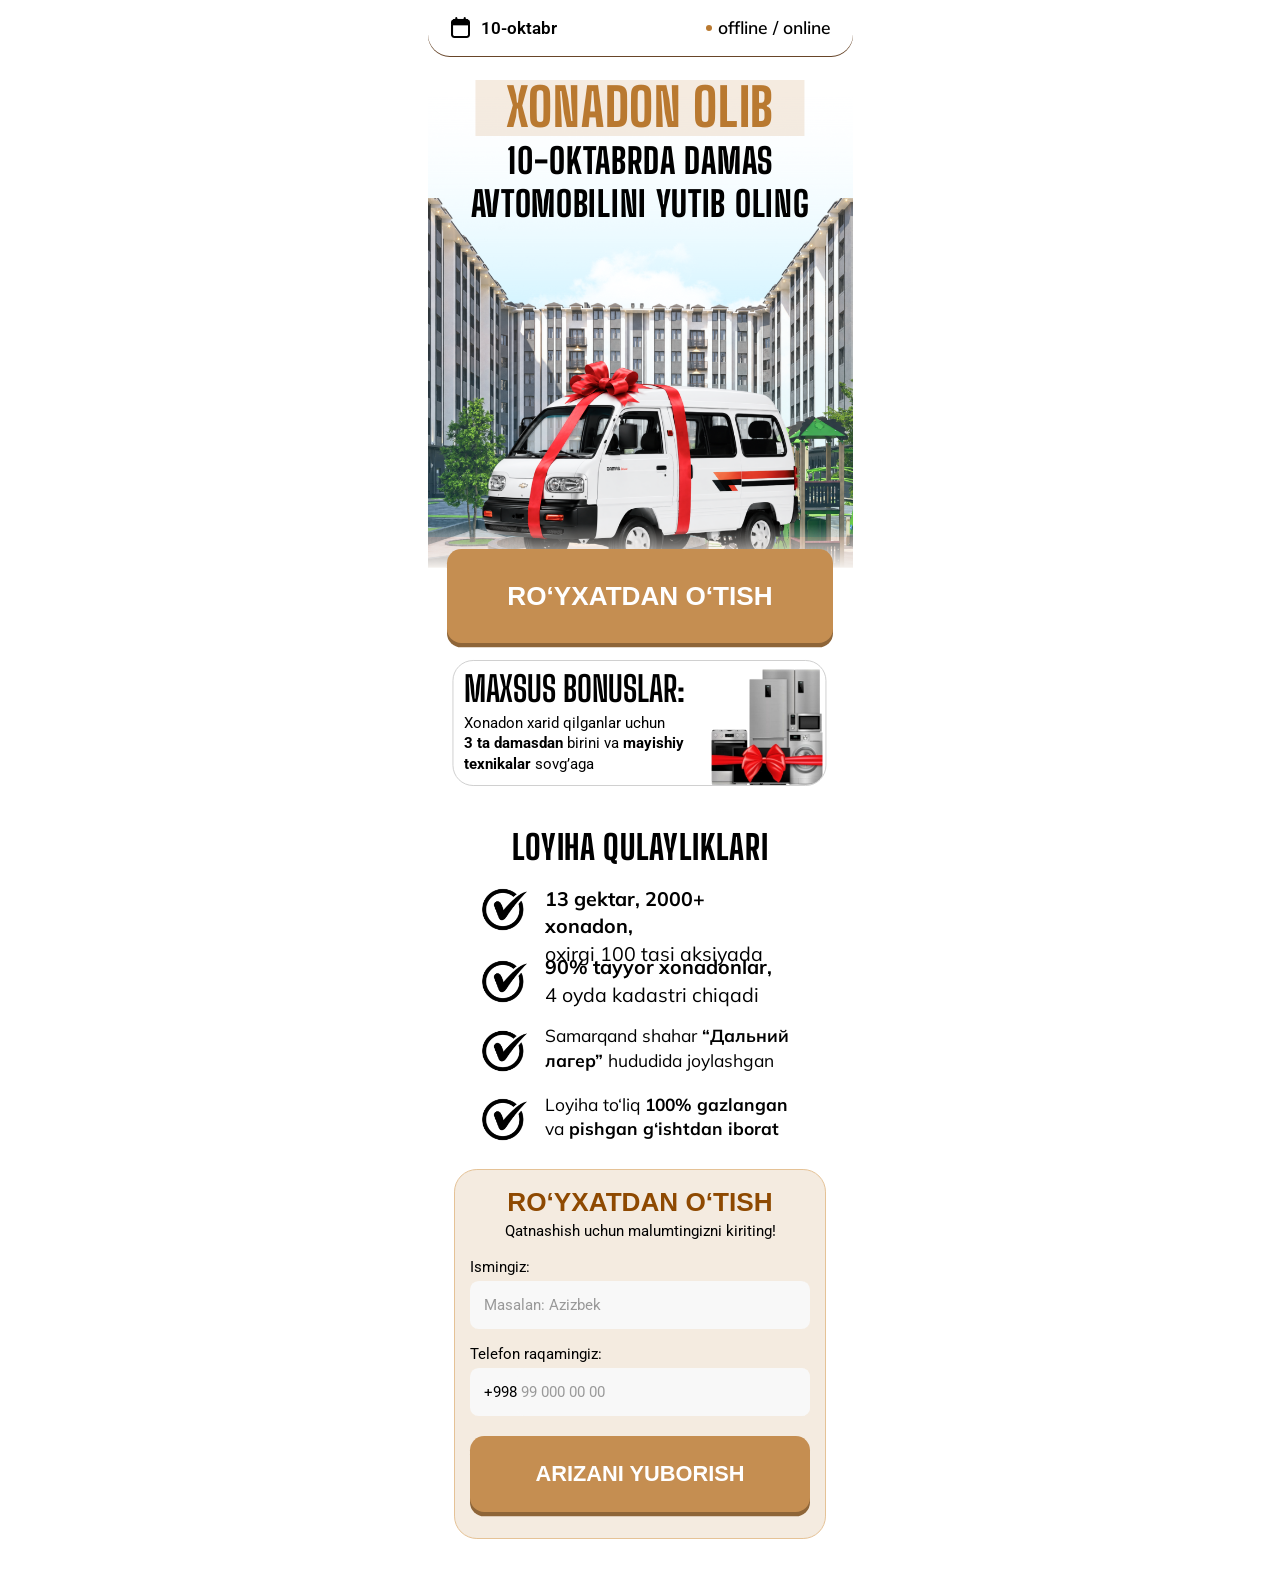
==== a/index.html @ c5d614e8 "Add three xonadon landing variants with registration forms" ====
<!doctype html>
<html lang="uz"><head><meta charset="utf-8"><meta name="viewport" content="width=device-width,initial-scale=1"><meta name="theme-color" content="#fff"><meta name="description" content="10-oktabr, offline / online. Samarqand shahar Дальний лагер hududidagi xonadonlar taqdimotida qatnashing."><title>Xonadon olib, Damas avtomobilini yutib oling</title><link rel="preload" href="./fonts/display.woff2" as="font" type="font/woff2" crossorigin><style>@font-face{font-family:Launch;src:url( "./fonts/display.woff2" ) format( "woff2" );font-weight:800;font-display:swap}*{box-sizing:border-box}html{background:#fff}body{margin:0;color:#000;font-family:Roboto,Arial,sans-serif}button,a,input{-webkit-tap-highlight-color:transparent}button{font:inherit;cursor:pointer}button:focus-visible,a:focus-visible{outline:3px solid #2196f3;outline-offset:4px}img{display:block}h1,h2,p{margin:0}strong{font-weight:700}.page{--u:calc(min(100vw,425px) / 390);width:100%;max-width:425px;margin:auto;overflow:hidden;background:#fff;padding-bottom:calc(27 * var(--u))}.hero{position:relative;isolation:isolate}.hero::after{content:"";position:absolute;left:0;right:0;bottom:0;z-index:-1;background-repeat:no-repeat;background-size:100% 100%}.event{position:relative;z-index:2;display:flex;align-items:center;justify-content:space-between;font-size:calc(16 * var(--u));white-space:nowrap}.event-date{display:flex;align-items:center;gap:calc(7 * var(--u))}.event-date img{width:calc(20 * var(--u));height:calc(21 * var(--u));object-fit:contain}.event-mode{display:flex;align-items:center;gap:calc(6 * var(--u))}.event-mode::before{content:"";width:calc(6 * var(--u));height:calc(6 * var(--u));border-radius:50%;background:var(--accent)}h1{position:relative;text-transform:uppercase;text-align:center;font-family:Launch,Impact, "Arial Narrow" ,sans-serif;font-weight:800}.headline-accent{color:var(--accent)}.cta{position:relative;display:flex;align-items:center;justify-content:center;border:0;text-align:center;text-transform:uppercase;font-family:HelveticaNeue,Arial,sans-serif;font-size:calc(24 * var(--u));font-weight:700;line-height:1;transition:filter .15s;z-index:3}.cta:hover{filter:brightness(1.035)}.cta:active{transform:translateY(2px)}@font-face{font-family:Roboto;src:url( "./fonts/roboto-400.woff2" ) format( "woff2" );font-weight:400;font-display:swap}@font-face{font-family:Roboto;src:url( "./fonts/roboto-600.woff2" ) format( "woff2" );font-weight:600;font-display:swap}@font-face{font-family:Roboto;src:url( "./fonts/roboto-700.woff2" ) format( "woff2" );font-weight:700;font-display:swap}@font-face{font-family:Mulish;src:url( "./fonts/mulish-600.woff2" ) format( "woff2" );font-weight:600;font-display:swap}@font-face{font-family:Launch;src:url( "./fonts/big-700.woff2" ) format( "woff2" );font-weight:700;font-display:swap}.theme-a{--accent:#b97930}.theme-a .hero{height:calc(504 * var(--u))}.theme-a .hero::after{top:0;height:calc(537 * var(--u));bottom:auto}.theme-a .event{height:calc(51 * var(--u));padding:0 calc(20 * var(--u)) 0 calc(22 * var(--u));border-radius:0 0 calc(20 * var(--u)) calc(20 * var(--u));box-shadow:0 1px #674529;background:#fff}.theme-a .event-date{font:600 calc(16 * var(--u)) / normal Roboto,Arial,sans-serif;gap:calc(10 * var(--u))}.theme-a .event-date img{width:calc(17 * var(--u));height:calc(19 * var(--u))}.event-mode{font:600 calc(16 * var(--u)) / calc(14 * var(--u)) Mulish,Arial,sans-serif;gap:calc(5 * var(--u))}.theme-a h1{position:absolute;top:calc(69 * var(--u));left:calc(11 * var(--u));width:calc(368 * var(--u));font-size:calc(32 * var(--u));line-height:1.24;letter-spacing:calc(.64 * var(--u))}.theme-a .headline-accent{position:relative;display:block;font-size:calc(48 * var(--u));line-height:1.24;isolation:isolate}.theme-a .headline-accent::before{content:"";position:absolute;z-index:-1;width:calc(302 * var(--u));height:calc(52 * var(--u));left:50%;top:calc(4 * var(--u));transform:translateX(-50%);background:#b9793026}.theme-a h1>span:last-child{display:block;transform:translateY(calc(-1 * var(--u)))}.theme-a .cta{width:calc(354 * var(--u));height:calc(86 * var(--u));margin:0 auto;border-radius:calc(13 * var(--u));background:#c58e51;color:#fff;box-shadow:0 calc(4 * var(--u)) #8e6538}.bonus{position:relative;width:calc(343 * var(--u));height:calc(115 * var(--u));margin:calc(16 * var(--u)) auto 0;transform:translateX(calc(-.5 * var(--u)));border:1px solid #d0d0d0;border-radius:calc(19 * var(--u));overflow:hidden;background:#fff}.bonus-copy{position:relative;z-index:1;padding:calc(8 * var(--u)) calc(10 * var(--u))}.bonus h2{font:700 calc(32 * var(--u)) / 1.1 Launch,Impact,sans-serif;text-transform:uppercase;letter-spacing:0}.bonus p{font:400 calc(14 * var(--u)) / 1.35 Roboto,Arial,sans-serif;margin-top:calc(4 * var(--u));width:calc(222 * var(--u))}.bonus-image{position:absolute;right:calc(-1 * var(--u));top:calc(-1 * var(--u));width:calc(119 * var(--u));height:calc(115 * var(--u));object-fit:cover}</style><link rel="stylesheet" href="./css/main.css" media="print" onload="this.media='all'"><noscript><link rel="stylesheet" href="./css/main.css"></noscript></head><body><main class="page theme-a">
  <section class="hero" aria-labelledby="headline">
    <header class="event"><span class="event-date"><img src="./assets/calendar-a.png" width="20" height="21" loading="lazy" decoding="async" alt="">10-oktabr</span><span class="event-mode">offline / online</span></header>
    <h1 id="headline"><span class="headline-accent">Xonadon olib</span><span>10-oktabrda Damas<br>avtomobilini yutib oling</span></h1>
  </section>
  <button class="cta" type="button" data-open-form>Ro‘yxatdan o‘tish</button>
  <aside class="bonus" aria-labelledby="bonus-title">
    <div class="bonus-copy"><h2 id="bonus-title">Maxsus bonuslar:</h2><p>Xonadon xarid qilganlar uchun<br><strong>3 ta damasdan</strong> birini va <strong>mayishiy texnikalar</strong> sovg’aga</p></div>
    <img class="bonus-image" src="./assets/bonus-appliances.png" width="238" height="230" loading="lazy" decoding="async" alt="Sovg‘a uchun maishiy texnikalar">
  </aside>
  <section class="benefits" aria-labelledby="benefits-title"><h2 class="section-title" id="benefits-title">Loyiha qulayliklari</h2>
    <ul class="benefit-list">
      <li><img src="./assets/check.png" width="86" height="86" loading="lazy" decoding="async" alt=""><p><strong>13 gektar, 2000+ xonadon,</strong><br>oxirgi 100 tasi aksiyada</p></li>
      <li><img src="./assets/check.png" width="86" height="86" loading="lazy" decoding="async" alt=""><p><strong>90% tayyor xonadonlar,</strong><br>4 oyda kadastri chiqadi</p></li>
      <li><img src="./assets/check.png" width="86" height="86" loading="lazy" decoding="async" alt=""><p>Samarqand shahar <strong>“Дальний лагер”</strong> hududida joylashgan</p></li>
      <li class="gas-benefit"><img src="./assets/check.png" width="86" height="86" loading="lazy" decoding="async" alt=""><p>Loyiha to‘liq <strong>100% gazlangan</strong><br>va <strong>pishgan g‘ishtdan iborat</strong></p></li>
    </ul>
  </section>
  <section id="registration" class="registration" aria-labelledby="form-title">
  <h2 id="form-title">Ro‘yxatdan o‘tish</h2>
  <p class="registration-intro">Qatnashish uchun malumtingizni kiriting!</p>
  <form id="registrationForm" method="post" novalidate>
    <div class="form-row"><label for="name">Ismingiz<span class="required-mark" aria-hidden="true">*</span><span class="label-colon">:</span></label><input id="name" name="name" type="text" autocomplete="name" placeholder="Masalan: Azizbek" maxlength="100" aria-describedby="nameError" required><p id="nameError" class="form-error" role="alert" hidden>Ismingizni harflar bilan to‘g‘ri kiriting.</p></div>
    <div class="form-row"><label for="phone">Telefon raqamingiz<span class="required-mark" aria-hidden="true">*</span><span class="label-colon">:</span></label><div class="phone-field"><span aria-hidden="true">+998</span><input id="phone" name="phone" type="tel" inputmode="numeric" autocomplete="tel-national" placeholder="99 000 00 00" aria-label="Telefon raqamingiz, O‘zbekiston +998" aria-describedby="phoneError" required></div><p id="phoneError" class="form-error" role="alert" hidden>+998 dan keyin 9 ta raqam kiriting.</p></div>
    <p id="form-error" class="form-error" role="alert" hidden></p>
    <p id="form-status" class="form-status" role="status" hidden></p>
    <button id="submitBtn" class="registration-submit" type="submit">Arizani yuborish<span class="submit-arrow" aria-hidden="true">→</span></button>
  </form>
</section>

</main>
<script src="./js/config.js" defer></script><script src="./js/landing.js" defer></script><script src="./js/main.js" defer></script><script src="./js/pixel.js" defer></script></body></html>
---- a/css/main.css ----
@font-face{font-family:Launch;src:url( "../fonts/display.woff2" ) format( "woff2" );font-weight:800;font-display:swap}*{box-sizing:border-box}html{background:#fff}body{margin:0;color:#000;font-family:Roboto,Arial,sans-serif}button,a,input{-webkit-tap-highlight-color:transparent}button{font:inherit;cursor:pointer}button:focus-visible,a:focus-visible{outline:3px solid #2196f3;outline-offset:4px}img{display:block}h1,h2,p{margin:0}strong{font-weight:700}.page{--u:calc(min(100vw,425px) / 390);width:100%;max-width:425px;margin:auto;overflow:hidden;background:#fff;padding-bottom:calc(27 * var(--u))}.hero{position:relative;isolation:isolate}.hero::after{content:"";position:absolute;left:0;right:0;bottom:0;z-index:-1;background-repeat:no-repeat;background-size:100% 100%}.event{position:relative;z-index:2;display:flex;align-items:center;justify-content:space-between;font-size:calc(16 * var(--u));white-space:nowrap}.event-date{display:flex;align-items:center;gap:calc(7 * var(--u))}.event-date img{width:calc(20 * var(--u));height:calc(21 * var(--u));object-fit:contain}.event-mode{display:flex;align-items:center;gap:calc(6 * var(--u))}.event-mode::before{content:"";width:calc(6 * var(--u));height:calc(6 * var(--u));border-radius:50%;background:var(--accent)}h1{position:relative;text-transform:uppercase;text-align:center;font-family:Launch,Impact, "Arial Narrow" ,sans-serif;font-weight:800}.headline-accent{color:var(--accent)}.cta{position:relative;display:flex;align-items:center;justify-content:center;border:0;text-align:center;text-transform:uppercase;font-family:HelveticaNeue,Arial,sans-serif;font-size:calc(24 * var(--u));font-weight:700;line-height:1;transition:filter .15s;z-index:3}.cta:hover{filter:brightness(1.035)}.cta:active{transform:translateY(2px)}@font-face{font-family:Roboto;src:url( "../fonts/roboto-400.woff2" ) format( "woff2" );font-weight:400;font-display:swap}@font-face{font-family:Roboto;src:url( "../fonts/roboto-600.woff2" ) format( "woff2" );font-weight:600;font-display:swap}@font-face{font-family:Roboto;src:url( "../fonts/roboto-700.woff2" ) format( "woff2" );font-weight:700;font-display:swap}@font-face{font-family:Mulish;src:url( "../fonts/mulish-600.woff2" ) format( "woff2" );font-weight:600;font-display:swap}@font-face{font-family:Launch;src:url( "../fonts/big-700.woff2" ) format( "woff2" );font-weight:700;font-display:swap}.theme-a{--accent:#b97930}.theme-a .hero{height:calc(504 * var(--u))}.theme-a .hero::after{top:0;height:calc(537 * var(--u));bottom:auto}.theme-a .event{height:calc(51 * var(--u));padding:0 calc(20 * var(--u)) 0 calc(22 * var(--u));border-radius:0 0 calc(20 * var(--u)) calc(20 * var(--u));box-shadow:0 1px #674529;background:#fff}.theme-a .event-date{font:600 calc(16 * var(--u)) / normal Roboto,Arial,sans-serif;gap:calc(10 * var(--u))}.theme-a .event-date img{width:calc(17 * var(--u));height:calc(19 * var(--u))}.event-mode{font:600 calc(16 * var(--u)) / calc(14 * var(--u)) Mulish,Arial,sans-serif;gap:calc(5 * var(--u))}.theme-a h1{position:absolute;top:calc(69 * var(--u));left:calc(11 * var(--u));width:calc(368 * var(--u));font-size:calc(32 * var(--u));line-height:1.24;letter-spacing:calc(.64 * var(--u))}.theme-a .headline-accent{position:relative;display:block;font-size:calc(48 * var(--u));line-height:1.24;isolation:isolate}.theme-a .headline-accent::before{content:"";position:absolute;z-index:-1;width:calc(302 * var(--u));height:calc(52 * var(--u));left:50%;top:calc(4 * var(--u));transform:translateX(-50%);background:#b9793026}.theme-a h1>span:last-child{display:block;transform:translateY(calc(-1 * var(--u)))}.theme-a .cta{width:calc(354 * var(--u));height:calc(86 * var(--u));margin:0 auto;border-radius:calc(13 * var(--u));background:#c58e51;color:#fff;box-shadow:0 calc(4 * var(--u)) #8e6538}.bonus{position:relative;width:calc(343 * var(--u));height:calc(115 * var(--u));margin:calc(16 * var(--u)) auto 0;transform:translateX(calc(-.5 * var(--u)));border:1px solid #d0d0d0;border-radius:calc(19 * var(--u));overflow:hidden;background:#fff}.bonus-copy{position:relative;z-index:1;padding:calc(8 * var(--u)) calc(10 * var(--u))}.bonus h2{font:700 calc(32 * var(--u)) / 1.1 Launch,Impact,sans-serif;text-transform:uppercase;letter-spacing:0}.bonus p{font:400 calc(14 * var(--u)) / 1.35 Roboto,Arial,sans-serif;margin-top:calc(4 * var(--u));width:calc(222 * var(--u))}.bonus-image{position:absolute;right:calc(-1 * var(--u));top:calc(-1 * var(--u));width:calc(119 * var(--u));height:calc(115 * var(--u));object-fit:cover}@font-face{font-family:Mulish;src:url( "../fonts/mulish-400.woff2" ) format( "woff2" );font-weight:400;font-display:swap}@font-face{font-family:Mulish;src:url( "../fonts/mulish-700.woff2" ) format( "woff2" );font-weight:700;font-display:swap}.theme-a .hero::after{background-image:url( "../assets/hero-a.png" )}.section-title{font-family:Launch,Impact,sans-serif;font-size:calc(31 * var(--u));line-height:1.2;letter-spacing:calc(.62 * var(--u));font-weight:800;text-transform:uppercase;text-align:center}.theme-a .benefits{margin-top:calc(38 * var(--u))}.benefit-list{padding:0;margin:calc(15.8 * var(--u)) calc(50 * var(--u)) 0 calc(49 * var(--u));list-style:none;display:grid;gap:0}.benefit-list li{position:relative;display:flex;align-items:flex-start;gap:calc(16 * var(--u));height:calc(63 * var(--u))}.benefit-list img{width:calc(43 * var(--u));height:calc(43 * var(--u));flex-shrink:0;margin-top:calc(1 * var(--u))}.benefit-list li:nth-child(n+2) img{margin-top:calc(4 * var(--u))}.benefit-list p{font:400 calc(18 * var(--u)) / 1.4 Mulish,Arial,sans-serif;width:calc(232 * var(--u));flex-shrink:0}.benefit-list li:nth-child(2){height:calc(64 * var(--u))}.benefit-list li:last-child{height:calc(50.4 * var(--u))}.benefit-list li:nth-child(3) p,.benefit-list .gas-benefit p{font-size:calc(16 * var(--u))}.registration{width:calc(342 * var(--u));margin:calc(20.63125 * var(--u)) auto 0;padding:calc(17 * var(--u)) calc(14 * var(--u)) calc(24 * var(--u));border:1px solid #e5c296;border-radius:calc(21 * var(--u));background:#f4ebe0;scroll-margin-top:16px;color:#000}.registration h2{font:700 calc(24 * var(--u)) / 1 HelveticaNeue,Arial,sans-serif;text-align:center;text-transform:uppercase;color:#8e4901}.registration-intro{font:400 calc(14 * var(--u)) / 1.35 Roboto,Arial,sans-serif;text-align:center;margin:calc(6 * var(--u)) auto 0;width:calc(255 * var(--u));white-space:nowrap}.registration form{margin-top:calc(14.1 * var(--u))}.form-row+.form-row{margin-top:calc(14 * var(--u))}.registration label{display:block;font:400 calc(14 * var(--u)) / 1.4 Roboto,Arial,sans-serif;margin-bottom:calc(2.4 * var(--u))}.registration input{display:block;box-sizing:border-box;width:100%;height:calc(44 * var(--u));min-width:0;border:0;border-radius:calc(8 * var(--u));padding:0 calc(13 * var(--u));background:#f8f8f8;color:#000;font:400 calc(14 * var(--u)) / 1.4 Roboto,Arial,sans-serif}.registration input::placeholder{color:#999;opacity:1}.registration input:focus-visible{outline:2px solid var(--accent);outline-offset:2px}.phone-field{display:flex;align-items:center;background:#f8f8f8;border:0;border-radius:calc(8 * var(--u));padding-left:calc(13 * var(--u));font:400 calc(14 * var(--u)) / 1.4 Roboto,Arial,sans-serif;color:#000}.phone-field input{border:0;border-radius:inherit;padding-left:calc(3.5 * var(--u));height:calc(44 * var(--u))}.phone-field:focus-within{outline:2px solid var(--accent);outline-offset:2px}.phone-field input:focus-visible{outline:0}.registration input[aria-invalid=true],.phone-field:has([aria-invalid=true]){outline:1px solid #ce2525}.registration-submit{position:relative;isolation:isolate;display:flex;align-items:center;justify-content:center;gap:calc(13 * var(--u));width:100%;height:calc(70 * var(--u));margin-top:calc(18 * var(--u));border:0;border-radius:calc(13 * var(--u));background:#c58e51;color:#fff;box-shadow:0 calc(4 * var(--u)) #8e6538;font:700 calc(20 * var(--u)) / 1 HelveticaNeue,Arial,sans-serif;text-transform:uppercase}.registration-submit:disabled{opacity:.65;cursor:wait}.required-mark,.submit-arrow{display:none}.form-error,.form-status{font-size:calc(13 * var(--u));line-height:1.4;margin-top:8px;overflow-wrap:anywhere}.form-error{color:#b81717}.form-status{color:inherit}.registration [hidden]{display:none!important}@font-face{font-family:"ThanksBebas";src:url( "../fonts/thanks-bebas.woff2" );font-weight:400;font-display:swap}body.thankyou-page{margin:0;background:#ebe8e3;color:#000;font:400 17px / 1.5 Arial,system-ui,sans-serif}.thankyou-page *{box-sizing:border-box}.thankyou-page [hidden]{display:none!important}.ty-main{min-height:100vh;padding:180px 20px 30px}.ty-container{width:100%;max-width:631px;margin:0 auto;text-align:center}.ty-title{margin:0 auto 25px;max-width:622px;font:400 96px / 1 "ThanksBebas" ,Impact,sans-serif;text-transform:uppercase}.ty-copy{margin:0 auto 58px;max-width:522px;font:400 clamp(17px,5vw,29px) / 1.5 Arial,system-ui,sans-serif}.ty-copy span{color:#f00}.ty-action{width:100%;max-width:585px;margin:auto}.ty-arrow{display:block;margin:0 auto 46px;width:16px;height:119px}.ty-button{display:flex;align-items:center;justify-content:center;width:100%;min-height:141px;padding:39px 10px 38px;margin:0 0 42px;border:0;border-radius:30px;background:#039be5;color:#fff;box-shadow:0 5px #006393;text-decoration:none;text-transform:uppercase;font:400 64px / 1 "ThanksBebas" ,Impact,sans-serif}@media(max-width:500px){.ty-main{padding:30% 10px 24px}.ty-title{font-size:40px;margin-bottom:5px}.ty-arrow{width:auto;height:69px;margin-bottom:24px}.ty-button{min-height:75px;max-width:345px;margin:0 auto 25px;padding:23px 10px 20px;font-size:32px}}.ty-feedback{width:100%;max-width:585px;margin:0 auto;font:400 15px / 1.5 Arial,system-ui,sans-serif;text-align:center}.ty-feedback p{margin:12px 0 0}.thankyou-page #status{color:#9e2222}.thankyou-page #retry-submit{font:600 15px / 1.5 Arial,system-ui,sans-serif;border:1px solid #006393;border-radius:12px;background:#fff;color:#006393;padding:12px 20px;margin-top:12px;cursor:pointer}.thankyou-page #back-to-webinar{display:inline-block;color:#006393;margin-top:16px}.ty-button:focus-visible,.thankyou-page #retry-submit:focus-visible,.thankyou-page #back-to-webinar:focus-visible{outline:3px solid #006393;outline-offset:6px}.ty-button[href]:hover{background:#008dd1}.ty-button[aria-disabled=true]{cursor:default}@media(max-width:500px){.ty-feedback{max-width:345px;font-size:13px}}
---- a/css/main.css ----
@font-face{font-family:Launch;src:url( "../fonts/display.woff2" ) format( "woff2" );font-weight:800;font-display:swap}*{box-sizing:border-box}html{background:#fff}body{margin:0;color:#000;font-family:Roboto,Arial,sans-serif}button,a,input{-webkit-tap-highlight-color:transparent}button{font:inherit;cursor:pointer}button:focus-visible,a:focus-visible{outline:3px solid #2196f3;outline-offset:4px}img{display:block}h1,h2,p{margin:0}strong{font-weight:700}.page{--u:calc(min(100vw,425px) / 390);width:100%;max-width:425px;margin:auto;overflow:hidden;background:#fff;padding-bottom:calc(27 * var(--u))}.hero{position:relative;isolation:isolate}.hero::after{content:"";position:absolute;left:0;right:0;bottom:0;z-index:-1;background-repeat:no-repeat;background-size:100% 100%}.event{position:relative;z-index:2;display:flex;align-items:center;justify-content:space-between;font-size:calc(16 * var(--u));white-space:nowrap}.event-date{display:flex;align-items:center;gap:calc(7 * var(--u))}.event-date img{width:calc(20 * var(--u));height:calc(21 * var(--u));object-fit:contain}.event-mode{display:flex;align-items:center;gap:calc(6 * var(--u))}.event-mode::before{content:"";width:calc(6 * var(--u));height:calc(6 * var(--u));border-radius:50%;background:var(--accent)}h1{position:relative;text-transform:uppercase;text-align:center;font-family:Launch,Impact, "Arial Narrow" ,sans-serif;font-weight:800}.headline-accent{color:var(--accent)}.cta{position:relative;display:flex;align-items:center;justify-content:center;border:0;text-align:center;text-transform:uppercase;font-family:HelveticaNeue,Arial,sans-serif;font-size:calc(24 * var(--u));font-weight:700;line-height:1;transition:filter .15s;z-index:3}.cta:hover{filter:brightness(1.035)}.cta:active{transform:translateY(2px)}@font-face{font-family:Roboto;src:url( "../fonts/roboto-400.woff2" ) format( "woff2" );font-weight:400;font-display:swap}@font-face{font-family:Roboto;src:url( "../fonts/roboto-600.woff2" ) format( "woff2" );font-weight:600;font-display:swap}@font-face{font-family:Roboto;src:url( "../fonts/roboto-700.woff2" ) format( "woff2" );font-weight:700;font-display:swap}@font-face{font-family:Mulish;src:url( "../fonts/mulish-600.woff2" ) format( "woff2" );font-weight:600;font-display:swap}@font-face{font-family:Launch;src:url( "../fonts/big-700.woff2" ) format( "woff2" );font-weight:700;font-display:swap}.theme-a{--accent:#b97930}.theme-a .hero{height:calc(504 * var(--u))}.theme-a .hero::after{top:0;height:calc(537 * var(--u));bottom:auto}.theme-a .event{height:calc(51 * var(--u));padding:0 calc(20 * var(--u)) 0 calc(22 * var(--u));border-radius:0 0 calc(20 * var(--u)) calc(20 * var(--u));box-shadow:0 1px #674529;background:#fff}.theme-a .event-date{font:600 calc(16 * var(--u)) / normal Roboto,Arial,sans-serif;gap:calc(10 * var(--u))}.theme-a .event-date img{width:calc(17 * var(--u));height:calc(19 * var(--u))}.event-mode{font:600 calc(16 * var(--u)) / calc(14 * var(--u)) Mulish,Arial,sans-serif;gap:calc(5 * var(--u))}.theme-a h1{position:absolute;top:calc(69 * var(--u));left:calc(11 * var(--u));width:calc(368 * var(--u));font-size:calc(32 * var(--u));line-height:1.24;letter-spacing:calc(.64 * var(--u))}.theme-a .headline-accent{position:relative;display:block;font-size:calc(48 * var(--u));line-height:1.24;isolation:isolate}.theme-a .headline-accent::before{content:"";position:absolute;z-index:-1;width:calc(302 * var(--u));height:calc(52 * var(--u));left:50%;top:calc(4 * var(--u));transform:translateX(-50%);background:#b9793026}.theme-a h1>span:last-child{display:block;transform:translateY(calc(-1 * var(--u)))}.theme-a .cta{width:calc(354 * var(--u));height:calc(86 * var(--u));margin:0 auto;border-radius:calc(13 * var(--u));background:#c58e51;color:#fff;box-shadow:0 calc(4 * var(--u)) #8e6538}.bonus{position:relative;width:calc(343 * var(--u));height:calc(115 * var(--u));margin:calc(16 * var(--u)) auto 0;transform:translateX(calc(-.5 * var(--u)));border:1px solid #d0d0d0;border-radius:calc(19 * var(--u));overflow:hidden;background:#fff}.bonus-copy{position:relative;z-index:1;padding:calc(8 * var(--u)) calc(10 * var(--u))}.bonus h2{font:700 calc(32 * var(--u)) / 1.1 Launch,Impact,sans-serif;text-transform:uppercase;letter-spacing:0}.bonus p{font:400 calc(14 * var(--u)) / 1.35 Roboto,Arial,sans-serif;margin-top:calc(4 * var(--u));width:calc(222 * var(--u))}.bonus-image{position:absolute;right:calc(-1 * var(--u));top:calc(-1 * var(--u));width:calc(119 * var(--u));height:calc(115 * var(--u));object-fit:cover}@font-face{font-family:Mulish;src:url( "../fonts/mulish-400.woff2" ) format( "woff2" );font-weight:400;font-display:swap}@font-face{font-family:Mulish;src:url( "../fonts/mulish-700.woff2" ) format( "woff2" );font-weight:700;font-display:swap}.theme-a .hero::after{background-image:url( "../assets/hero-a.png" )}.section-title{font-family:Launch,Impact,sans-serif;font-size:calc(31 * var(--u));line-height:1.2;letter-spacing:calc(.62 * var(--u));font-weight:800;text-transform:uppercase;text-align:center}.theme-a .benefits{margin-top:calc(38 * var(--u))}.benefit-list{padding:0;margin:calc(15.8 * var(--u)) calc(50 * var(--u)) 0 calc(49 * var(--u));list-style:none;display:grid;gap:0}.benefit-list li{position:relative;display:flex;align-items:flex-start;gap:calc(16 * var(--u));height:calc(63 * var(--u))}.benefit-list img{width:calc(43 * var(--u));height:calc(43 * var(--u));flex-shrink:0;margin-top:calc(1 * var(--u))}.benefit-list li:nth-child(n+2) img{margin-top:calc(4 * var(--u))}.benefit-list p{font:400 calc(18 * var(--u)) / 1.4 Mulish,Arial,sans-serif;width:calc(232 * var(--u));flex-shrink:0}.benefit-list li:nth-child(2){height:calc(64 * var(--u))}.benefit-list li:last-child{height:calc(50.4 * var(--u))}.benefit-list li:nth-child(3) p,.benefit-list .gas-benefit p{font-size:calc(16 * var(--u))}.registration{width:calc(342 * var(--u));margin:calc(20.63125 * var(--u)) auto 0;padding:calc(17 * var(--u)) calc(14 * var(--u)) calc(24 * var(--u));border:1px solid #e5c296;border-radius:calc(21 * var(--u));background:#f4ebe0;scroll-margin-top:16px;color:#000}.registration h2{font:700 calc(24 * var(--u)) / 1 HelveticaNeue,Arial,sans-serif;text-align:center;text-transform:uppercase;color:#8e4901}.registration-intro{font:400 calc(14 * var(--u)) / 1.35 Roboto,Arial,sans-serif;text-align:center;margin:calc(6 * var(--u)) auto 0;width:calc(255 * var(--u));white-space:nowrap}.registration form{margin-top:calc(14.1 * var(--u))}.form-row+.form-row{margin-top:calc(14 * var(--u))}.registration label{display:block;font:400 calc(14 * var(--u)) / 1.4 Roboto,Arial,sans-serif;margin-bottom:calc(2.4 * var(--u))}.registration input{display:block;box-sizing:border-box;width:100%;height:calc(44 * var(--u));min-width:0;border:0;border-radius:calc(8 * var(--u));padding:0 calc(13 * var(--u));background:#f8f8f8;color:#000;font:400 calc(14 * var(--u)) / 1.4 Roboto,Arial,sans-serif}.registration input::placeholder{color:#999;opacity:1}.registration input:focus-visible{outline:2px solid var(--accent);outline-offset:2px}.phone-field{display:flex;align-items:center;background:#f8f8f8;border:0;border-radius:calc(8 * var(--u));padding-left:calc(13 * var(--u));font:400 calc(14 * var(--u)) / 1.4 Roboto,Arial,sans-serif;color:#000}.phone-field input{border:0;border-radius:inherit;padding-left:calc(3.5 * var(--u));height:calc(44 * var(--u))}.phone-field:focus-within{outline:2px solid var(--accent);outline-offset:2px}.phone-field input:focus-visible{outline:0}.registration input[aria-invalid=true],.phone-field:has([aria-invalid=true]){outline:1px solid #ce2525}.registration-submit{position:relative;isolation:isolate;display:flex;align-items:center;justify-content:center;gap:calc(13 * var(--u));width:100%;height:calc(70 * var(--u));margin-top:calc(18 * var(--u));border:0;border-radius:calc(13 * var(--u));background:#c58e51;color:#fff;box-shadow:0 calc(4 * var(--u)) #8e6538;font:700 calc(20 * var(--u)) / 1 HelveticaNeue,Arial,sans-serif;text-transform:uppercase}.registration-submit:disabled{opacity:.65;cursor:wait}.required-mark,.submit-arrow{display:none}.form-error,.form-status{font-size:calc(13 * var(--u));line-height:1.4;margin-top:8px;overflow-wrap:anywhere}.form-error{color:#b81717}.form-status{color:inherit}.registration [hidden]{display:none!important}@font-face{font-family:"ThanksBebas";src:url( "../fonts/thanks-bebas.woff2" );font-weight:400;font-display:swap}body.thankyou-page{margin:0;background:#ebe8e3;color:#000;font:400 17px / 1.5 Arial,system-ui,sans-serif}.thankyou-page *{box-sizing:border-box}.thankyou-page [hidden]{display:none!important}.ty-main{min-height:100vh;padding:180px 20px 30px}.ty-container{width:100%;max-width:631px;margin:0 auto;text-align:center}.ty-title{margin:0 auto 25px;max-width:622px;font:400 96px / 1 "ThanksBebas" ,Impact,sans-serif;text-transform:uppercase}.ty-copy{margin:0 auto 58px;max-width:522px;font:400 clamp(17px,5vw,29px) / 1.5 Arial,system-ui,sans-serif}.ty-copy span{color:#f00}.ty-action{width:100%;max-width:585px;margin:auto}.ty-arrow{display:block;margin:0 auto 46px;width:16px;height:119px}.ty-button{display:flex;align-items:center;justify-content:center;width:100%;min-height:141px;padding:39px 10px 38px;margin:0 0 42px;border:0;border-radius:30px;background:#039be5;color:#fff;box-shadow:0 5px #006393;text-decoration:none;text-transform:uppercase;font:400 64px / 1 "ThanksBebas" ,Impact,sans-serif}@media(max-width:500px){.ty-main{padding:30% 10px 24px}.ty-title{font-size:40px;margin-bottom:5px}.ty-arrow{width:auto;height:69px;margin-bottom:24px}.ty-button{min-height:75px;max-width:345px;margin:0 auto 25px;padding:23px 10px 20px;font-size:32px}}.ty-feedback{width:100%;max-width:585px;margin:0 auto;font:400 15px / 1.5 Arial,system-ui,sans-serif;text-align:center}.ty-feedback p{margin:12px 0 0}.thankyou-page #status{color:#9e2222}.thankyou-page #retry-submit{font:600 15px / 1.5 Arial,system-ui,sans-serif;border:1px solid #006393;border-radius:12px;background:#fff;color:#006393;padding:12px 20px;margin-top:12px;cursor:pointer}.thankyou-page #back-to-webinar{display:inline-block;color:#006393;margin-top:16px}.ty-button:focus-visible,.thankyou-page #retry-submit:focus-visible,.thankyou-page #back-to-webinar:focus-visible{outline:3px solid #006393;outline-offset:6px}.ty-button[href]:hover{background:#008dd1}.ty-button[aria-disabled=true]{cursor:default}@media(max-width:500px){.ty-feedback{max-width:345px;font-size:13px}}
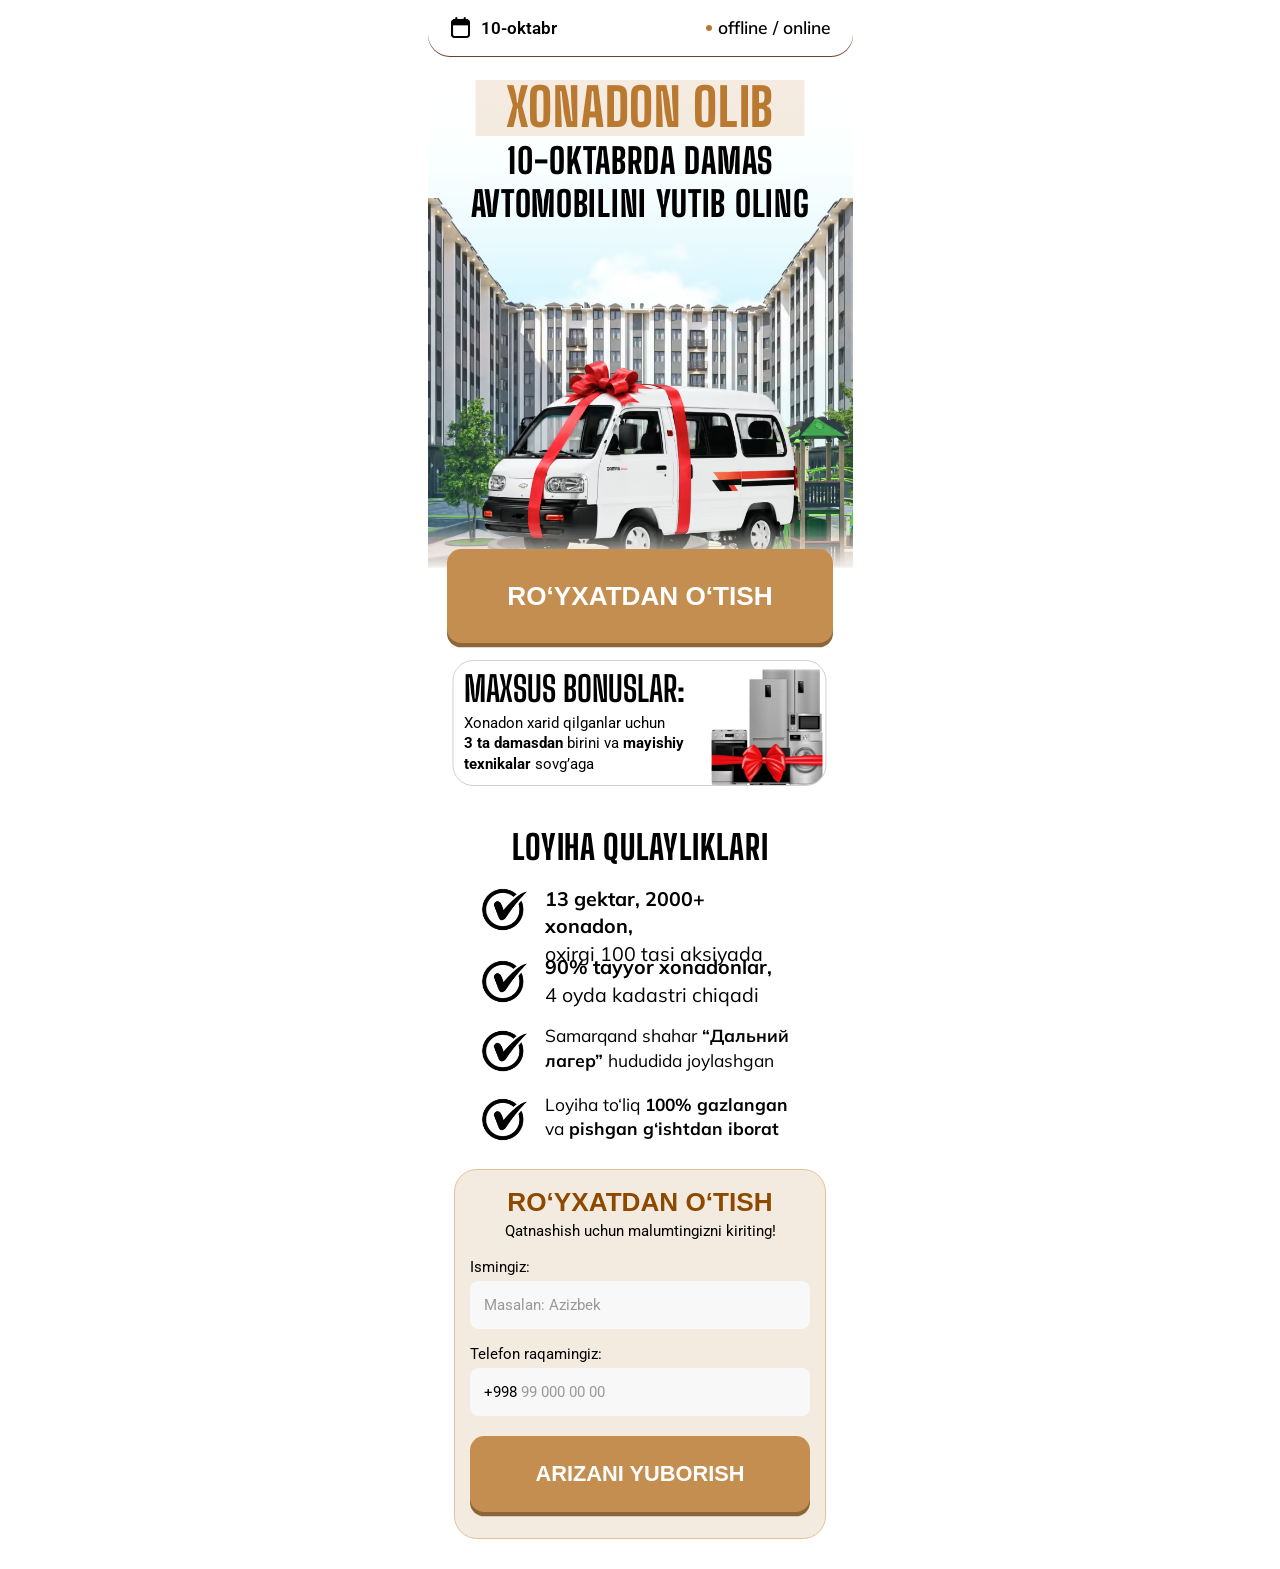
==== commit c12497a3: "Optimize AVIF assets, preload critical resources and connect registration endpoint" ====
--- a/a/index.html
+++ b/a/index.html
@@ -1,20 +1,20 @@
 <!doctype html>
 <html lang="uz"><head><meta charset="utf-8"><meta name="viewport" content="width=device-width,initial-scale=1"><meta name="theme-color" content="#fff"><meta name="description" content="10-oktabr, offline / online. Samarqand shahar Дальний лагер hududidagi xonadonlar taqdimotida qatnashing."><title>Xonadon olib, Damas avtomobilini yutib oling</title><link rel="preload" href="./fonts/display.woff2" as="font" type="font/woff2" crossorigin><style>@font-face{font-family:Launch;src:url( "./fonts/display.woff2" ) format( "woff2" );font-weight:800;font-display:swap}*{box-sizing:border-box}html{background:#fff}body{margin:0;color:#000;font-family:Roboto,Arial,sans-serif}button,a,input{-webkit-tap-highlight-color:transparent}button{font:inherit;cursor:pointer}button:focus-visible,a:focus-visible{outline:3px solid #2196f3;outline-offset:4px}img{display:block}h1,h2,p{margin:0}strong{font-weight:700}.page{--u:calc(min(100vw,425px) / 390);width:100%;max-width:425px;margin:auto;overflow:hidden;background:#fff;padding-bottom:calc(27 * var(--u))}.hero{position:relative;isolation:isolate}.hero::after{content:"";position:absolute;left:0;right:0;bottom:0;z-index:-1;background-repeat:no-repeat;background-size:100% 100%}.event{position:relative;z-index:2;display:flex;align-items:center;justify-content:space-between;font-size:calc(16 * var(--u));white-space:nowrap}.event-date{display:flex;align-items:center;gap:calc(7 * var(--u))}.event-date img{width:calc(20 * var(--u));height:calc(21 * var(--u));object-fit:contain}.event-mode{display:flex;align-items:center;gap:calc(6 * var(--u))}.event-mode::before{content:"";width:calc(6 * var(--u));height:calc(6 * var(--u));border-radius:50%;background:var(--accent)}h1{position:relative;text-transform:uppercase;text-align:center;font-family:Launch,Impact, "Arial Narrow" ,sans-serif;font-weight:800}.headline-accent{color:var(--accent)}.cta{position:relative;display:flex;align-items:center;justify-content:center;border:0;text-align:center;text-transform:uppercase;font-family:HelveticaNeue,Arial,sans-serif;font-size:calc(24 * var(--u));font-weight:700;line-height:1;transition:filter .15s;z-index:3}.cta:hover{filter:brightness(1.035)}.cta:active{transform:translateY(2px)}@font-face{font-family:Roboto;src:url( "./fonts/roboto-400.woff2" ) format( "woff2" );font-weight:400;font-display:swap}@font-face{font-family:Roboto;src:url( "./fonts/roboto-600.woff2" ) format( "woff2" );font-weight:600;font-display:swap}@font-face{font-family:Roboto;src:url( "./fonts/roboto-700.woff2" ) format( "woff2" );font-weight:700;font-display:swap}@font-face{font-family:Mulish;src:url( "./fonts/mulish-600.woff2" ) format( "woff2" );font-weight:600;font-display:swap}@font-face{font-family:Launch;src:url( "./fonts/big-700.woff2" ) format( "woff2" );font-weight:700;font-display:swap}.theme-a{--accent:#b97930}.theme-a .hero{height:calc(504 * var(--u))}.theme-a .hero::after{top:0;height:calc(537 * var(--u));bottom:auto}.theme-a .event{height:calc(51 * var(--u));padding:0 calc(20 * var(--u)) 0 calc(22 * var(--u));border-radius:0 0 calc(20 * var(--u)) calc(20 * var(--u));box-shadow:0 1px #674529;background:#fff}.theme-a .event-date{font:600 calc(16 * var(--u)) / normal Roboto,Arial,sans-serif;gap:calc(10 * var(--u))}.theme-a .event-date img{width:calc(17 * var(--u));height:calc(19 * var(--u))}.event-mode{font:600 calc(16 * var(--u)) / calc(14 * var(--u)) Mulish,Arial,sans-serif;gap:calc(5 * var(--u))}.theme-a h1{position:absolute;top:calc(69 * var(--u));left:calc(11 * var(--u));width:calc(368 * var(--u));font-size:calc(32 * var(--u));line-height:1.24;letter-spacing:calc(.64 * var(--u))}.theme-a .headline-accent{position:relative;display:block;font-size:calc(48 * var(--u));line-height:1.24;isolation:isolate}.theme-a .headline-accent::before{content:"";position:absolute;z-index:-1;width:calc(302 * var(--u));height:calc(52 * var(--u));left:50%;top:calc(4 * var(--u));transform:translateX(-50%);background:#b9793026}.theme-a h1>span:last-child{display:block;transform:translateY(calc(-1 * var(--u)))}.theme-a .cta{width:calc(354 * var(--u));height:calc(86 * var(--u));margin:0 auto;border-radius:calc(13 * var(--u));background:#c58e51;color:#fff;box-shadow:0 calc(4 * var(--u)) #8e6538}.bonus{position:relative;width:calc(343 * var(--u));height:calc(115 * var(--u));margin:calc(16 * var(--u)) auto 0;transform:translateX(calc(-.5 * var(--u)));border:1px solid #d0d0d0;border-radius:calc(19 * var(--u));overflow:hidden;background:#fff}.bonus-copy{position:relative;z-index:1;padding:calc(8 * var(--u)) calc(10 * var(--u))}.bonus h2{font:700 calc(32 * var(--u)) / 1.1 Launch,Impact,sans-serif;text-transform:uppercase;letter-spacing:0}.bonus p{font:400 calc(14 * var(--u)) / 1.35 Roboto,Arial,sans-serif;margin-top:calc(4 * var(--u));width:calc(222 * var(--u))}.bonus-image{position:absolute;right:calc(-1 * var(--u));top:calc(-1 * var(--u));width:calc(119 * var(--u));height:calc(115 * var(--u));object-fit:cover}</style><link rel="stylesheet" href="./css/main.css" media="print" onload="this.media='all'"><noscript><link rel="stylesheet" href="./css/main.css"></noscript></head><body><main class="page theme-a">
   <section class="hero" aria-labelledby="headline">
-    <header class="event"><span class="event-date"><img src="./assets/calendar-a.png" width="20" height="21" loading="lazy" decoding="async" alt="">10-oktabr</span><span class="event-mode">offline / online</span></header>
+    <header class="event"><span class="event-date"><img src="./assets/calendar-a.avif" width="20" height="21" loading="lazy" decoding="async" alt="">10-oktabr</span><span class="event-mode">offline / online</span></header>
     <h1 id="headline"><span class="headline-accent">Xonadon olib</span><span>10-oktabrda Damas<br>avtomobilini yutib oling</span></h1>
   </section>
   <button class="cta" type="button" data-open-form>Ro‘yxatdan o‘tish</button>
   <aside class="bonus" aria-labelledby="bonus-title">
     <div class="bonus-copy"><h2 id="bonus-title">Maxsus bonuslar:</h2><p>Xonadon xarid qilganlar uchun<br><strong>3 ta damasdan</strong> birini va <strong>mayishiy texnikalar</strong> sovg’aga</p></div>
-    <img class="bonus-image" src="./assets/bonus-appliances.png" width="238" height="230" loading="lazy" decoding="async" alt="Sovg‘a uchun maishiy texnikalar">
+    <img class="bonus-image" src="./assets/bonus-appliances.avif" width="238" height="230" loading="lazy" decoding="async" alt="Sovg‘a uchun maishiy texnikalar">
   </aside>
   <section class="benefits" aria-labelledby="benefits-title"><h2 class="section-title" id="benefits-title">Loyiha qulayliklari</h2>
     <ul class="benefit-list">
-      <li><img src="./assets/check.png" width="86" height="86" loading="lazy" decoding="async" alt=""><p><strong>13 gektar, 2000+ xonadon,</strong><br>oxirgi 100 tasi aksiyada</p></li>
-      <li><img src="./assets/check.png" width="86" height="86" loading="lazy" decoding="async" alt=""><p><strong>90% tayyor xonadonlar,</strong><br>4 oyda kadastri chiqadi</p></li>
-      <li><img src="./assets/check.png" width="86" height="86" loading="lazy" decoding="async" alt=""><p>Samarqand shahar <strong>“Дальний лагер”</strong> hududida joylashgan</p></li>
-      <li class="gas-benefit"><img src="./assets/check.png" width="86" height="86" loading="lazy" decoding="async" alt=""><p>Loyiha to‘liq <strong>100% gazlangan</strong><br>va <strong>pishgan g‘ishtdan iborat</strong></p></li>
+      <li><img src="./assets/check.avif" width="86" height="86" loading="lazy" decoding="async" alt=""><p><strong>13 gektar, 2000+ xonadon,</strong><br>oxirgi 100 tasi aksiyada</p></li>
+      <li><img src="./assets/check.avif" width="86" height="86" loading="lazy" decoding="async" alt=""><p><strong>90% tayyor xonadonlar,</strong><br>4 oyda kadastri chiqadi</p></li>
+      <li><img src="./assets/check.avif" width="86" height="86" loading="lazy" decoding="async" alt=""><p>Samarqand shahar <strong>“Дальний лагер”</strong> hududida joylashgan</p></li>
+      <li class="gas-benefit"><img src="./assets/check.avif" width="86" height="86" loading="lazy" decoding="async" alt=""><p>Loyiha to‘liq <strong>100% gazlangan</strong><br>va <strong>pishgan g‘ishtdan iborat</strong></p></li>
     </ul>
   </section>
   <section id="registration" class="registration" aria-labelledby="form-title">
--- a/a/css/main.css
+++ b/a/css/main.css
@@ -1 +1 @@
-@font-face{font-family:Launch;src:url( "../fonts/display.woff2" ) format( "woff2" );font-weight:800;font-display:swap}*{box-sizing:border-box}html{background:#fff}body{margin:0;color:#000;font-family:Roboto,Arial,sans-serif}button,a,input{-webkit-tap-highlight-color:transparent}button{font:inherit;cursor:pointer}button:focus-visible,a:focus-visible{outline:3px solid #2196f3;outline-offset:4px}img{display:block}h1,h2,p{margin:0}strong{font-weight:700}.page{--u:calc(min(100vw,425px) / 390);width:100%;max-width:425px;margin:auto;overflow:hidden;background:#fff;padding-bottom:calc(27 * var(--u))}.hero{position:relative;isolation:isolate}.hero::after{content:"";position:absolute;left:0;right:0;bottom:0;z-index:-1;background-repeat:no-repeat;background-size:100% 100%}.event{position:relative;z-index:2;display:flex;align-items:center;justify-content:space-between;font-size:calc(16 * var(--u));white-space:nowrap}.event-date{display:flex;align-items:center;gap:calc(7 * var(--u))}.event-date img{width:calc(20 * var(--u));height:calc(21 * var(--u));object-fit:contain}.event-mode{display:flex;align-items:center;gap:calc(6 * var(--u))}.event-mode::before{content:"";width:calc(6 * var(--u));height:calc(6 * var(--u));border-radius:50%;background:var(--accent)}h1{position:relative;text-transform:uppercase;text-align:center;font-family:Launch,Impact, "Arial Narrow" ,sans-serif;font-weight:800}.headline-accent{color:var(--accent)}.cta{position:relative;display:flex;align-items:center;justify-content:center;border:0;text-align:center;text-transform:uppercase;font-family:HelveticaNeue,Arial,sans-serif;font-size:calc(24 * var(--u));font-weight:700;line-height:1;transition:filter .15s;z-index:3}.cta:hover{filter:brightness(1.035)}.cta:active{transform:translateY(2px)}@font-face{font-family:Roboto;src:url( "../fonts/roboto-400.woff2" ) format( "woff2" );font-weight:400;font-display:swap}@font-face{font-family:Roboto;src:url( "../fonts/roboto-600.woff2" ) format( "woff2" );font-weight:600;font-display:swap}@font-face{font-family:Roboto;src:url( "../fonts/roboto-700.woff2" ) format( "woff2" );font-weight:700;font-display:swap}@font-face{font-family:Mulish;src:url( "../fonts/mulish-600.woff2" ) format( "woff2" );font-weight:600;font-display:swap}@font-face{font-family:Launch;src:url( "../fonts/big-700.woff2" ) format( "woff2" );font-weight:700;font-display:swap}.theme-a{--accent:#b97930}.theme-a .hero{height:calc(504 * var(--u))}.theme-a .hero::after{top:0;height:calc(537 * var(--u));bottom:auto}.theme-a .event{height:calc(51 * var(--u));padding:0 calc(20 * var(--u)) 0 calc(22 * var(--u));border-radius:0 0 calc(20 * var(--u)) calc(20 * var(--u));box-shadow:0 1px #674529;background:#fff}.theme-a .event-date{font:600 calc(16 * var(--u)) / normal Roboto,Arial,sans-serif;gap:calc(10 * var(--u))}.theme-a .event-date img{width:calc(17 * var(--u));height:calc(19 * var(--u))}.event-mode{font:600 calc(16 * var(--u)) / calc(14 * var(--u)) Mulish,Arial,sans-serif;gap:calc(5 * var(--u))}.theme-a h1{position:absolute;top:calc(69 * var(--u));left:calc(11 * var(--u));width:calc(368 * var(--u));font-size:calc(32 * var(--u));line-height:1.24;letter-spacing:calc(.64 * var(--u))}.theme-a .headline-accent{position:relative;display:block;font-size:calc(48 * var(--u));line-height:1.24;isolation:isolate}.theme-a .headline-accent::before{content:"";position:absolute;z-index:-1;width:calc(302 * var(--u));height:calc(52 * var(--u));left:50%;top:calc(4 * var(--u));transform:translateX(-50%);background:#b9793026}.theme-a h1>span:last-child{display:block;transform:translateY(calc(-1 * var(--u)))}.theme-a .cta{width:calc(354 * var(--u));height:calc(86 * var(--u));margin:0 auto;border-radius:calc(13 * var(--u));background:#c58e51;color:#fff;box-shadow:0 calc(4 * var(--u)) #8e6538}.bonus{position:relative;width:calc(343 * var(--u));height:calc(115 * var(--u));margin:calc(16 * var(--u)) auto 0;transform:translateX(calc(-.5 * var(--u)));border:1px solid #d0d0d0;border-radius:calc(19 * var(--u));overflow:hidden;background:#fff}.bonus-copy{position:relative;z-index:1;padding:calc(8 * var(--u)) calc(10 * var(--u))}.bonus h2{font:700 calc(32 * var(--u)) / 1.1 Launch,Impact,sans-serif;text-transform:uppercase;letter-spacing:0}.bonus p{font:400 calc(14 * var(--u)) / 1.35 Roboto,Arial,sans-serif;margin-top:calc(4 * var(--u));width:calc(222 * var(--u))}.bonus-image{position:absolute;right:calc(-1 * var(--u));top:calc(-1 * var(--u));width:calc(119 * var(--u));height:calc(115 * var(--u));object-fit:cover}@font-face{font-family:Mulish;src:url( "../fonts/mulish-400.woff2" ) format( "woff2" );font-weight:400;font-display:swap}@font-face{font-family:Mulish;src:url( "../fonts/mulish-700.woff2" ) format( "woff2" );font-weight:700;font-display:swap}.theme-a .hero::after{background-image:url( "../assets/hero-a.png" )}.section-title{font-family:Launch,Impact,sans-serif;font-size:calc(31 * var(--u));line-height:1.2;letter-spacing:calc(.62 * var(--u));font-weight:800;text-transform:uppercase;text-align:center}.theme-a .benefits{margin-top:calc(38 * var(--u))}.benefit-list{padding:0;margin:calc(15.8 * var(--u)) calc(50 * var(--u)) 0 calc(49 * var(--u));list-style:none;display:grid;gap:0}.benefit-list li{position:relative;display:flex;align-items:flex-start;gap:calc(16 * var(--u));height:calc(63 * var(--u))}.benefit-list img{width:calc(43 * var(--u));height:calc(43 * var(--u));flex-shrink:0;margin-top:calc(1 * var(--u))}.benefit-list li:nth-child(n+2) img{margin-top:calc(4 * var(--u))}.benefit-list p{font:400 calc(18 * var(--u)) / 1.4 Mulish,Arial,sans-serif;width:calc(232 * var(--u));flex-shrink:0}.benefit-list li:nth-child(2){height:calc(64 * var(--u))}.benefit-list li:last-child{height:calc(50.4 * var(--u))}.benefit-list li:nth-child(3) p,.benefit-list .gas-benefit p{font-size:calc(16 * var(--u))}.registration{width:calc(342 * var(--u));margin:calc(20.63125 * var(--u)) auto 0;padding:calc(17 * var(--u)) calc(14 * var(--u)) calc(24 * var(--u));border:1px solid #e5c296;border-radius:calc(21 * var(--u));background:#f4ebe0;scroll-margin-top:16px;color:#000}.registration h2{font:700 calc(24 * var(--u)) / 1 HelveticaNeue,Arial,sans-serif;text-align:center;text-transform:uppercase;color:#8e4901}.registration-intro{font:400 calc(14 * var(--u)) / 1.35 Roboto,Arial,sans-serif;text-align:center;margin:calc(6 * var(--u)) auto 0;width:calc(255 * var(--u));white-space:nowrap}.registration form{margin-top:calc(14.1 * var(--u))}.form-row+.form-row{margin-top:calc(14 * var(--u))}.registration label{display:block;font:400 calc(14 * var(--u)) / 1.4 Roboto,Arial,sans-serif;margin-bottom:calc(2.4 * var(--u))}.registration input{display:block;box-sizing:border-box;width:100%;height:calc(44 * var(--u));min-width:0;border:0;border-radius:calc(8 * var(--u));padding:0 calc(13 * var(--u));background:#f8f8f8;color:#000;font:400 calc(14 * var(--u)) / 1.4 Roboto,Arial,sans-serif}.registration input::placeholder{color:#999;opacity:1}.registration input:focus-visible{outline:2px solid var(--accent);outline-offset:2px}.phone-field{display:flex;align-items:center;background:#f8f8f8;border:0;border-radius:calc(8 * var(--u));padding-left:calc(13 * var(--u));font:400 calc(14 * var(--u)) / 1.4 Roboto,Arial,sans-serif;color:#000}.phone-field input{border:0;border-radius:inherit;padding-left:calc(3.5 * var(--u));height:calc(44 * var(--u))}.phone-field:focus-within{outline:2px solid var(--accent);outline-offset:2px}.phone-field input:focus-visible{outline:0}.registration input[aria-invalid=true],.phone-field:has([aria-invalid=true]){outline:1px solid #ce2525}.registration-submit{position:relative;isolation:isolate;display:flex;align-items:center;justify-content:center;gap:calc(13 * var(--u));width:100%;height:calc(70 * var(--u));margin-top:calc(18 * var(--u));border:0;border-radius:calc(13 * var(--u));background:#c58e51;color:#fff;box-shadow:0 calc(4 * var(--u)) #8e6538;font:700 calc(20 * var(--u)) / 1 HelveticaNeue,Arial,sans-serif;text-transform:uppercase}.registration-submit:disabled{opacity:.65;cursor:wait}.required-mark,.submit-arrow{display:none}.form-error,.form-status{font-size:calc(13 * var(--u));line-height:1.4;margin-top:8px;overflow-wrap:anywhere}.form-error{color:#b81717}.form-status{color:inherit}.registration [hidden]{display:none!important}@font-face{font-family:"ThanksBebas";src:url( "../fonts/thanks-bebas.woff2" );font-weight:400;font-display:swap}body.thankyou-page{margin:0;background:#ebe8e3;color:#000;font:400 17px / 1.5 Arial,system-ui,sans-serif}.thankyou-page *{box-sizing:border-box}.thankyou-page [hidden]{display:none!important}.ty-main{min-height:100vh;padding:180px 20px 30px}.ty-container{width:100%;max-width:631px;margin:0 auto;text-align:center}.ty-title{margin:0 auto 25px;max-width:622px;font:400 96px / 1 "ThanksBebas" ,Impact,sans-serif;text-transform:uppercase}.ty-copy{margin:0 auto 58px;max-width:522px;font:400 clamp(17px,5vw,29px) / 1.5 Arial,system-ui,sans-serif}.ty-copy span{color:#f00}.ty-action{width:100%;max-width:585px;margin:auto}.ty-arrow{display:block;margin:0 auto 46px;width:16px;height:119px}.ty-button{display:flex;align-items:center;justify-content:center;width:100%;min-height:141px;padding:39px 10px 38px;margin:0 0 42px;border:0;border-radius:30px;background:#039be5;color:#fff;box-shadow:0 5px #006393;text-decoration:none;text-transform:uppercase;font:400 64px / 1 "ThanksBebas" ,Impact,sans-serif}@media(max-width:500px){.ty-main{padding:30% 10px 24px}.ty-title{font-size:40px;margin-bottom:5px}.ty-arrow{width:auto;height:69px;margin-bottom:24px}.ty-button{min-height:75px;max-width:345px;margin:0 auto 25px;padding:23px 10px 20px;font-size:32px}}.ty-feedback{width:100%;max-width:585px;margin:0 auto;font:400 15px / 1.5 Arial,system-ui,sans-serif;text-align:center}.ty-feedback p{margin:12px 0 0}.thankyou-page #status{color:#9e2222}.thankyou-page #retry-submit{font:600 15px / 1.5 Arial,system-ui,sans-serif;border:1px solid #006393;border-radius:12px;background:#fff;color:#006393;padding:12px 20px;margin-top:12px;cursor:pointer}.thankyou-page #back-to-webinar{display:inline-block;color:#006393;margin-top:16px}.ty-button:focus-visible,.thankyou-page #retry-submit:focus-visible,.thankyou-page #back-to-webinar:focus-visible{outline:3px solid #006393;outline-offset:6px}.ty-button[href]:hover{background:#008dd1}.ty-button[aria-disabled=true]{cursor:default}@media(max-width:500px){.ty-feedback{max-width:345px;font-size:13px}}+@font-face{font-family:Launch;src:url( "../fonts/display.woff2" ) format( "woff2" );font-weight:800;font-display:swap}*{box-sizing:border-box}html{background:#fff}body{margin:0;color:#000;font-family:Roboto,Arial,sans-serif}button,a,input{-webkit-tap-highlight-color:transparent}button{font:inherit;cursor:pointer}button:focus-visible,a:focus-visible{outline:3px solid #2196f3;outline-offset:4px}img{display:block}h1,h2,p{margin:0}strong{font-weight:700}.page{--u:calc(min(100vw,425px) / 390);width:100%;max-width:425px;margin:auto;overflow:hidden;background:#fff;padding-bottom:calc(27 * var(--u))}.hero{position:relative;isolation:isolate}.hero::after{content:"";position:absolute;left:0;right:0;bottom:0;z-index:-1;background-repeat:no-repeat;background-size:100% 100%}.event{position:relative;z-index:2;display:flex;align-items:center;justify-content:space-between;font-size:calc(16 * var(--u));white-space:nowrap}.event-date{display:flex;align-items:center;gap:calc(7 * var(--u))}.event-date img{width:calc(20 * var(--u));height:calc(21 * var(--u));object-fit:contain}.event-mode{display:flex;align-items:center;gap:calc(6 * var(--u))}.event-mode::before{content:"";width:calc(6 * var(--u));height:calc(6 * var(--u));border-radius:50%;background:var(--accent)}h1{position:relative;text-transform:uppercase;text-align:center;font-family:Launch,Impact, "Arial Narrow" ,sans-serif;font-weight:800}.headline-accent{color:var(--accent)}.cta{position:relative;display:flex;align-items:center;justify-content:center;border:0;text-align:center;text-transform:uppercase;font-family:HelveticaNeue,Arial,sans-serif;font-size:calc(24 * var(--u));font-weight:700;line-height:1;transition:filter .15s;z-index:3}.cta:hover{filter:brightness(1.035)}.cta:active{transform:translateY(2px)}@font-face{font-family:Roboto;src:url( "../fonts/roboto-400.woff2" ) format( "woff2" );font-weight:400;font-display:swap}@font-face{font-family:Roboto;src:url( "../fonts/roboto-600.woff2" ) format( "woff2" );font-weight:600;font-display:swap}@font-face{font-family:Roboto;src:url( "../fonts/roboto-700.woff2" ) format( "woff2" );font-weight:700;font-display:swap}@font-face{font-family:Mulish;src:url( "../fonts/mulish-600.woff2" ) format( "woff2" );font-weight:600;font-display:swap}@font-face{font-family:Launch;src:url( "../fonts/big-700.woff2" ) format( "woff2" );font-weight:700;font-display:swap}.theme-a{--accent:#b97930}.theme-a .hero{height:calc(504 * var(--u))}.theme-a .hero::after{top:0;height:calc(537 * var(--u));bottom:auto}.theme-a .event{height:calc(51 * var(--u));padding:0 calc(20 * var(--u)) 0 calc(22 * var(--u));border-radius:0 0 calc(20 * var(--u)) calc(20 * var(--u));box-shadow:0 1px #674529;background:#fff}.theme-a .event-date{font:600 calc(16 * var(--u)) / normal Roboto,Arial,sans-serif;gap:calc(10 * var(--u))}.theme-a .event-date img{width:calc(17 * var(--u));height:calc(19 * var(--u))}.event-mode{font:600 calc(16 * var(--u)) / calc(14 * var(--u)) Mulish,Arial,sans-serif;gap:calc(5 * var(--u))}.theme-a h1{position:absolute;top:calc(69 * var(--u));left:calc(11 * var(--u));width:calc(368 * var(--u));font-size:calc(32 * var(--u));line-height:1.24;letter-spacing:calc(.64 * var(--u))}.theme-a .headline-accent{position:relative;display:block;font-size:calc(48 * var(--u));line-height:1.24;isolation:isolate}.theme-a .headline-accent::before{content:"";position:absolute;z-index:-1;width:calc(302 * var(--u));height:calc(52 * var(--u));left:50%;top:calc(4 * var(--u));transform:translateX(-50%);background:#b9793026}.theme-a h1>span:last-child{display:block;transform:translateY(calc(-1 * var(--u)))}.theme-a .cta{width:calc(354 * var(--u));height:calc(86 * var(--u));margin:0 auto;border-radius:calc(13 * var(--u));background:#c58e51;color:#fff;box-shadow:0 calc(4 * var(--u)) #8e6538}.bonus{position:relative;width:calc(343 * var(--u));height:calc(115 * var(--u));margin:calc(16 * var(--u)) auto 0;transform:translateX(calc(-.5 * var(--u)));border:1px solid #d0d0d0;border-radius:calc(19 * var(--u));overflow:hidden;background:#fff}.bonus-copy{position:relative;z-index:1;padding:calc(8 * var(--u)) calc(10 * var(--u))}.bonus h2{font:700 calc(32 * var(--u)) / 1.1 Launch,Impact,sans-serif;text-transform:uppercase;letter-spacing:0}.bonus p{font:400 calc(14 * var(--u)) / 1.35 Roboto,Arial,sans-serif;margin-top:calc(4 * var(--u));width:calc(222 * var(--u))}.bonus-image{position:absolute;right:calc(-1 * var(--u));top:calc(-1 * var(--u));width:calc(119 * var(--u));height:calc(115 * var(--u));object-fit:cover}@font-face{font-family:Mulish;src:url( "../fonts/mulish-400.woff2" ) format( "woff2" );font-weight:400;font-display:swap}@font-face{font-family:Mulish;src:url( "../fonts/mulish-700.woff2" ) format( "woff2" );font-weight:700;font-display:swap}.theme-a .hero::after{background-image:url( "../assets/hero-a.avif" )}.section-title{font-family:Launch,Impact,sans-serif;font-size:calc(31 * var(--u));line-height:1.2;letter-spacing:calc(.62 * var(--u));font-weight:800;text-transform:uppercase;text-align:center}.theme-a .benefits{margin-top:calc(38 * var(--u))}.benefit-list{padding:0;margin:calc(15.8 * var(--u)) calc(50 * var(--u)) 0 calc(49 * var(--u));list-style:none;display:grid;gap:0}.benefit-list li{position:relative;display:flex;align-items:flex-start;gap:calc(16 * var(--u));height:calc(63 * var(--u))}.benefit-list img{width:calc(43 * var(--u));height:calc(43 * var(--u));flex-shrink:0;margin-top:calc(1 * var(--u))}.benefit-list li:nth-child(n+2) img{margin-top:calc(4 * var(--u))}.benefit-list p{font:400 calc(18 * var(--u)) / 1.4 Mulish,Arial,sans-serif;width:calc(232 * var(--u));flex-shrink:0}.benefit-list li:nth-child(2){height:calc(64 * var(--u))}.benefit-list li:last-child{height:calc(50.4 * var(--u))}.benefit-list li:nth-child(3) p,.benefit-list .gas-benefit p{font-size:calc(16 * var(--u))}.registration{width:calc(342 * var(--u));margin:calc(20.63125 * var(--u)) auto 0;padding:calc(17 * var(--u)) calc(14 * var(--u)) calc(24 * var(--u));border:1px solid #e5c296;border-radius:calc(21 * var(--u));background:#f4ebe0;scroll-margin-top:16px;color:#000}.registration h2{font:700 calc(24 * var(--u)) / 1 HelveticaNeue,Arial,sans-serif;text-align:center;text-transform:uppercase;color:#8e4901}.registration-intro{font:400 calc(14 * var(--u)) / 1.35 Roboto,Arial,sans-serif;text-align:center;margin:calc(6 * var(--u)) auto 0;width:calc(255 * var(--u));white-space:nowrap}.registration form{margin-top:calc(14.1 * var(--u))}.form-row+.form-row{margin-top:calc(14 * var(--u))}.registration label{display:block;font:400 calc(14 * var(--u)) / 1.4 Roboto,Arial,sans-serif;margin-bottom:calc(2.4 * var(--u))}.registration input{display:block;box-sizing:border-box;width:100%;height:calc(44 * var(--u));min-width:0;border:0;border-radius:calc(8 * var(--u));padding:0 calc(13 * var(--u));background:#f8f8f8;color:#000;font:400 calc(14 * var(--u)) / 1.4 Roboto,Arial,sans-serif}.registration input::placeholder{color:#999;opacity:1}.registration input:focus-visible{outline:2px solid var(--accent);outline-offset:2px}.phone-field{display:flex;align-items:center;background:#f8f8f8;border:0;border-radius:calc(8 * var(--u));padding-left:calc(13 * var(--u));font:400 calc(14 * var(--u)) / 1.4 Roboto,Arial,sans-serif;color:#000}.phone-field input{border:0;border-radius:inherit;padding-left:calc(3.5 * var(--u));height:calc(44 * var(--u))}.phone-field:focus-within{outline:2px solid var(--accent);outline-offset:2px}.phone-field input:focus-visible{outline:0}.registration input[aria-invalid=true],.phone-field:has([aria-invalid=true]){outline:1px solid #ce2525}.registration-submit{position:relative;isolation:isolate;display:flex;align-items:center;justify-content:center;gap:calc(13 * var(--u));width:100%;height:calc(70 * var(--u));margin-top:calc(18 * var(--u));border:0;border-radius:calc(13 * var(--u));background:#c58e51;color:#fff;box-shadow:0 calc(4 * var(--u)) #8e6538;font:700 calc(20 * var(--u)) / 1 HelveticaNeue,Arial,sans-serif;text-transform:uppercase}.registration-submit:disabled{opacity:.65;cursor:wait}.required-mark,.submit-arrow{display:none}.form-error,.form-status{font-size:calc(13 * var(--u));line-height:1.4;margin-top:8px;overflow-wrap:anywhere}.form-error{color:#b81717}.form-status{color:inherit}.registration [hidden]{display:none!important}@font-face{font-family:"ThanksBebas";src:url( "../fonts/thanks-bebas.woff2" );font-weight:400;font-display:swap}body.thankyou-page{margin:0;background:#ebe8e3;color:#000;font:400 17px / 1.5 Arial,system-ui,sans-serif}.thankyou-page *{box-sizing:border-box}.thankyou-page [hidden]{display:none!important}.ty-main{min-height:100vh;padding:180px 20px 30px}.ty-container{width:100%;max-width:631px;margin:0 auto;text-align:center}.ty-title{margin:0 auto 25px;max-width:622px;font:400 96px / 1 "ThanksBebas" ,Impact,sans-serif;text-transform:uppercase}.ty-copy{margin:0 auto 58px;max-width:522px;font:400 clamp(17px,5vw,29px) / 1.5 Arial,system-ui,sans-serif}.ty-copy span{color:#f00}.ty-action{width:100%;max-width:585px;margin:auto}.ty-arrow{display:block;margin:0 auto 46px;width:16px;height:119px}.ty-button{display:flex;align-items:center;justify-content:center;width:100%;min-height:141px;padding:39px 10px 38px;margin:0 0 42px;border:0;border-radius:30px;background:#039be5;color:#fff;box-shadow:0 5px #006393;text-decoration:none;text-transform:uppercase;font:400 64px / 1 "ThanksBebas" ,Impact,sans-serif}@media(max-width:500px){.ty-main{padding:30% 10px 24px}.ty-title{font-size:40px;margin-bottom:5px}.ty-arrow{width:auto;height:69px;margin-bottom:24px}.ty-button{min-height:75px;max-width:345px;margin:0 auto 25px;padding:23px 10px 20px;font-size:32px}}.ty-feedback{width:100%;max-width:585px;margin:0 auto;font:400 15px / 1.5 Arial,system-ui,sans-serif;text-align:center}.ty-feedback p{margin:12px 0 0}.thankyou-page #status{color:#9e2222}.thankyou-page #retry-submit{font:600 15px / 1.5 Arial,system-ui,sans-serif;border:1px solid #006393;border-radius:12px;background:#fff;color:#006393;padding:12px 20px;margin-top:12px;cursor:pointer}.thankyou-page #back-to-webinar{display:inline-block;color:#006393;margin-top:16px}.ty-button:focus-visible,.thankyou-page #retry-submit:focus-visible,.thankyou-page #back-to-webinar:focus-visible{outline:3px solid #006393;outline-offset:6px}.ty-button[href]:hover{background:#008dd1}.ty-button[aria-disabled=true]{cursor:default}@media(max-width:500px){.ty-feedback{max-width:345px;font-size:13px}}
--- a/a/css/main.css
+++ b/a/css/main.css
@@ -1 +1 @@
-@font-face{font-family:Launch;src:url( "../fonts/display.woff2" ) format( "woff2" );font-weight:800;font-display:swap}*{box-sizing:border-box}html{background:#fff}body{margin:0;color:#000;font-family:Roboto,Arial,sans-serif}button,a,input{-webkit-tap-highlight-color:transparent}button{font:inherit;cursor:pointer}button:focus-visible,a:focus-visible{outline:3px solid #2196f3;outline-offset:4px}img{display:block}h1,h2,p{margin:0}strong{font-weight:700}.page{--u:calc(min(100vw,425px) / 390);width:100%;max-width:425px;margin:auto;overflow:hidden;background:#fff;padding-bottom:calc(27 * var(--u))}.hero{position:relative;isolation:isolate}.hero::after{content:"";position:absolute;left:0;right:0;bottom:0;z-index:-1;background-repeat:no-repeat;background-size:100% 100%}.event{position:relative;z-index:2;display:flex;align-items:center;justify-content:space-between;font-size:calc(16 * var(--u));white-space:nowrap}.event-date{display:flex;align-items:center;gap:calc(7 * var(--u))}.event-date img{width:calc(20 * var(--u));height:calc(21 * var(--u));object-fit:contain}.event-mode{display:flex;align-items:center;gap:calc(6 * var(--u))}.event-mode::before{content:"";width:calc(6 * var(--u));height:calc(6 * var(--u));border-radius:50%;background:var(--accent)}h1{position:relative;text-transform:uppercase;text-align:center;font-family:Launch,Impact, "Arial Narrow" ,sans-serif;font-weight:800}.headline-accent{color:var(--accent)}.cta{position:relative;display:flex;align-items:center;justify-content:center;border:0;text-align:center;text-transform:uppercase;font-family:HelveticaNeue,Arial,sans-serif;font-size:calc(24 * var(--u));font-weight:700;line-height:1;transition:filter .15s;z-index:3}.cta:hover{filter:brightness(1.035)}.cta:active{transform:translateY(2px)}@font-face{font-family:Roboto;src:url( "../fonts/roboto-400.woff2" ) format( "woff2" );font-weight:400;font-display:swap}@font-face{font-family:Roboto;src:url( "../fonts/roboto-600.woff2" ) format( "woff2" );font-weight:600;font-display:swap}@font-face{font-family:Roboto;src:url( "../fonts/roboto-700.woff2" ) format( "woff2" );font-weight:700;font-display:swap}@font-face{font-family:Mulish;src:url( "../fonts/mulish-600.woff2" ) format( "woff2" );font-weight:600;font-display:swap}@font-face{font-family:Launch;src:url( "../fonts/big-700.woff2" ) format( "woff2" );font-weight:700;font-display:swap}.theme-a{--accent:#b97930}.theme-a .hero{height:calc(504 * var(--u))}.theme-a .hero::after{top:0;height:calc(537 * var(--u));bottom:auto}.theme-a .event{height:calc(51 * var(--u));padding:0 calc(20 * var(--u)) 0 calc(22 * var(--u));border-radius:0 0 calc(20 * var(--u)) calc(20 * var(--u));box-shadow:0 1px #674529;background:#fff}.theme-a .event-date{font:600 calc(16 * var(--u)) / normal Roboto,Arial,sans-serif;gap:calc(10 * var(--u))}.theme-a .event-date img{width:calc(17 * var(--u));height:calc(19 * var(--u))}.event-mode{font:600 calc(16 * var(--u)) / calc(14 * var(--u)) Mulish,Arial,sans-serif;gap:calc(5 * var(--u))}.theme-a h1{position:absolute;top:calc(69 * var(--u));left:calc(11 * var(--u));width:calc(368 * var(--u));font-size:calc(32 * var(--u));line-height:1.24;letter-spacing:calc(.64 * var(--u))}.theme-a .headline-accent{position:relative;display:block;font-size:calc(48 * var(--u));line-height:1.24;isolation:isolate}.theme-a .headline-accent::before{content:"";position:absolute;z-index:-1;width:calc(302 * var(--u));height:calc(52 * var(--u));left:50%;top:calc(4 * var(--u));transform:translateX(-50%);background:#b9793026}.theme-a h1>span:last-child{display:block;transform:translateY(calc(-1 * var(--u)))}.theme-a .cta{width:calc(354 * var(--u));height:calc(86 * var(--u));margin:0 auto;border-radius:calc(13 * var(--u));background:#c58e51;color:#fff;box-shadow:0 calc(4 * var(--u)) #8e6538}.bonus{position:relative;width:calc(343 * var(--u));height:calc(115 * var(--u));margin:calc(16 * var(--u)) auto 0;transform:translateX(calc(-.5 * var(--u)));border:1px solid #d0d0d0;border-radius:calc(19 * var(--u));overflow:hidden;background:#fff}.bonus-copy{position:relative;z-index:1;padding:calc(8 * var(--u)) calc(10 * var(--u))}.bonus h2{font:700 calc(32 * var(--u)) / 1.1 Launch,Impact,sans-serif;text-transform:uppercase;letter-spacing:0}.bonus p{font:400 calc(14 * var(--u)) / 1.35 Roboto,Arial,sans-serif;margin-top:calc(4 * var(--u));width:calc(222 * var(--u))}.bonus-image{position:absolute;right:calc(-1 * var(--u));top:calc(-1 * var(--u));width:calc(119 * var(--u));height:calc(115 * var(--u));object-fit:cover}@font-face{font-family:Mulish;src:url( "../fonts/mulish-400.woff2" ) format( "woff2" );font-weight:400;font-display:swap}@font-face{font-family:Mulish;src:url( "../fonts/mulish-700.woff2" ) format( "woff2" );font-weight:700;font-display:swap}.theme-a .hero::after{background-image:url( "../assets/hero-a.png" )}.section-title{font-family:Launch,Impact,sans-serif;font-size:calc(31 * var(--u));line-height:1.2;letter-spacing:calc(.62 * var(--u));font-weight:800;text-transform:uppercase;text-align:center}.theme-a .benefits{margin-top:calc(38 * var(--u))}.benefit-list{padding:0;margin:calc(15.8 * var(--u)) calc(50 * var(--u)) 0 calc(49 * var(--u));list-style:none;display:grid;gap:0}.benefit-list li{position:relative;display:flex;align-items:flex-start;gap:calc(16 * var(--u));height:calc(63 * var(--u))}.benefit-list img{width:calc(43 * var(--u));height:calc(43 * var(--u));flex-shrink:0;margin-top:calc(1 * var(--u))}.benefit-list li:nth-child(n+2) img{margin-top:calc(4 * var(--u))}.benefit-list p{font:400 calc(18 * var(--u)) / 1.4 Mulish,Arial,sans-serif;width:calc(232 * var(--u));flex-shrink:0}.benefit-list li:nth-child(2){height:calc(64 * var(--u))}.benefit-list li:last-child{height:calc(50.4 * var(--u))}.benefit-list li:nth-child(3) p,.benefit-list .gas-benefit p{font-size:calc(16 * var(--u))}.registration{width:calc(342 * var(--u));margin:calc(20.63125 * var(--u)) auto 0;padding:calc(17 * var(--u)) calc(14 * var(--u)) calc(24 * var(--u));border:1px solid #e5c296;border-radius:calc(21 * var(--u));background:#f4ebe0;scroll-margin-top:16px;color:#000}.registration h2{font:700 calc(24 * var(--u)) / 1 HelveticaNeue,Arial,sans-serif;text-align:center;text-transform:uppercase;color:#8e4901}.registration-intro{font:400 calc(14 * var(--u)) / 1.35 Roboto,Arial,sans-serif;text-align:center;margin:calc(6 * var(--u)) auto 0;width:calc(255 * var(--u));white-space:nowrap}.registration form{margin-top:calc(14.1 * var(--u))}.form-row+.form-row{margin-top:calc(14 * var(--u))}.registration label{display:block;font:400 calc(14 * var(--u)) / 1.4 Roboto,Arial,sans-serif;margin-bottom:calc(2.4 * var(--u))}.registration input{display:block;box-sizing:border-box;width:100%;height:calc(44 * var(--u));min-width:0;border:0;border-radius:calc(8 * var(--u));padding:0 calc(13 * var(--u));background:#f8f8f8;color:#000;font:400 calc(14 * var(--u)) / 1.4 Roboto,Arial,sans-serif}.registration input::placeholder{color:#999;opacity:1}.registration input:focus-visible{outline:2px solid var(--accent);outline-offset:2px}.phone-field{display:flex;align-items:center;background:#f8f8f8;border:0;border-radius:calc(8 * var(--u));padding-left:calc(13 * var(--u));font:400 calc(14 * var(--u)) / 1.4 Roboto,Arial,sans-serif;color:#000}.phone-field input{border:0;border-radius:inherit;padding-left:calc(3.5 * var(--u));height:calc(44 * var(--u))}.phone-field:focus-within{outline:2px solid var(--accent);outline-offset:2px}.phone-field input:focus-visible{outline:0}.registration input[aria-invalid=true],.phone-field:has([aria-invalid=true]){outline:1px solid #ce2525}.registration-submit{position:relative;isolation:isolate;display:flex;align-items:center;justify-content:center;gap:calc(13 * var(--u));width:100%;height:calc(70 * var(--u));margin-top:calc(18 * var(--u));border:0;border-radius:calc(13 * var(--u));background:#c58e51;color:#fff;box-shadow:0 calc(4 * var(--u)) #8e6538;font:700 calc(20 * var(--u)) / 1 HelveticaNeue,Arial,sans-serif;text-transform:uppercase}.registration-submit:disabled{opacity:.65;cursor:wait}.required-mark,.submit-arrow{display:none}.form-error,.form-status{font-size:calc(13 * var(--u));line-height:1.4;margin-top:8px;overflow-wrap:anywhere}.form-error{color:#b81717}.form-status{color:inherit}.registration [hidden]{display:none!important}@font-face{font-family:"ThanksBebas";src:url( "../fonts/thanks-bebas.woff2" );font-weight:400;font-display:swap}body.thankyou-page{margin:0;background:#ebe8e3;color:#000;font:400 17px / 1.5 Arial,system-ui,sans-serif}.thankyou-page *{box-sizing:border-box}.thankyou-page [hidden]{display:none!important}.ty-main{min-height:100vh;padding:180px 20px 30px}.ty-container{width:100%;max-width:631px;margin:0 auto;text-align:center}.ty-title{margin:0 auto 25px;max-width:622px;font:400 96px / 1 "ThanksBebas" ,Impact,sans-serif;text-transform:uppercase}.ty-copy{margin:0 auto 58px;max-width:522px;font:400 clamp(17px,5vw,29px) / 1.5 Arial,system-ui,sans-serif}.ty-copy span{color:#f00}.ty-action{width:100%;max-width:585px;margin:auto}.ty-arrow{display:block;margin:0 auto 46px;width:16px;height:119px}.ty-button{display:flex;align-items:center;justify-content:center;width:100%;min-height:141px;padding:39px 10px 38px;margin:0 0 42px;border:0;border-radius:30px;background:#039be5;color:#fff;box-shadow:0 5px #006393;text-decoration:none;text-transform:uppercase;font:400 64px / 1 "ThanksBebas" ,Impact,sans-serif}@media(max-width:500px){.ty-main{padding:30% 10px 24px}.ty-title{font-size:40px;margin-bottom:5px}.ty-arrow{width:auto;height:69px;margin-bottom:24px}.ty-button{min-height:75px;max-width:345px;margin:0 auto 25px;padding:23px 10px 20px;font-size:32px}}.ty-feedback{width:100%;max-width:585px;margin:0 auto;font:400 15px / 1.5 Arial,system-ui,sans-serif;text-align:center}.ty-feedback p{margin:12px 0 0}.thankyou-page #status{color:#9e2222}.thankyou-page #retry-submit{font:600 15px / 1.5 Arial,system-ui,sans-serif;border:1px solid #006393;border-radius:12px;background:#fff;color:#006393;padding:12px 20px;margin-top:12px;cursor:pointer}.thankyou-page #back-to-webinar{display:inline-block;color:#006393;margin-top:16px}.ty-button:focus-visible,.thankyou-page #retry-submit:focus-visible,.thankyou-page #back-to-webinar:focus-visible{outline:3px solid #006393;outline-offset:6px}.ty-button[href]:hover{background:#008dd1}.ty-button[aria-disabled=true]{cursor:default}@media(max-width:500px){.ty-feedback{max-width:345px;font-size:13px}}+@font-face{font-family:Launch;src:url( "../fonts/display.woff2" ) format( "woff2" );font-weight:800;font-display:swap}*{box-sizing:border-box}html{background:#fff}body{margin:0;color:#000;font-family:Roboto,Arial,sans-serif}button,a,input{-webkit-tap-highlight-color:transparent}button{font:inherit;cursor:pointer}button:focus-visible,a:focus-visible{outline:3px solid #2196f3;outline-offset:4px}img{display:block}h1,h2,p{margin:0}strong{font-weight:700}.page{--u:calc(min(100vw,425px) / 390);width:100%;max-width:425px;margin:auto;overflow:hidden;background:#fff;padding-bottom:calc(27 * var(--u))}.hero{position:relative;isolation:isolate}.hero::after{content:"";position:absolute;left:0;right:0;bottom:0;z-index:-1;background-repeat:no-repeat;background-size:100% 100%}.event{position:relative;z-index:2;display:flex;align-items:center;justify-content:space-between;font-size:calc(16 * var(--u));white-space:nowrap}.event-date{display:flex;align-items:center;gap:calc(7 * var(--u))}.event-date img{width:calc(20 * var(--u));height:calc(21 * var(--u));object-fit:contain}.event-mode{display:flex;align-items:center;gap:calc(6 * var(--u))}.event-mode::before{content:"";width:calc(6 * var(--u));height:calc(6 * var(--u));border-radius:50%;background:var(--accent)}h1{position:relative;text-transform:uppercase;text-align:center;font-family:Launch,Impact, "Arial Narrow" ,sans-serif;font-weight:800}.headline-accent{color:var(--accent)}.cta{position:relative;display:flex;align-items:center;justify-content:center;border:0;text-align:center;text-transform:uppercase;font-family:HelveticaNeue,Arial,sans-serif;font-size:calc(24 * var(--u));font-weight:700;line-height:1;transition:filter .15s;z-index:3}.cta:hover{filter:brightness(1.035)}.cta:active{transform:translateY(2px)}@font-face{font-family:Roboto;src:url( "../fonts/roboto-400.woff2" ) format( "woff2" );font-weight:400;font-display:swap}@font-face{font-family:Roboto;src:url( "../fonts/roboto-600.woff2" ) format( "woff2" );font-weight:600;font-display:swap}@font-face{font-family:Roboto;src:url( "../fonts/roboto-700.woff2" ) format( "woff2" );font-weight:700;font-display:swap}@font-face{font-family:Mulish;src:url( "../fonts/mulish-600.woff2" ) format( "woff2" );font-weight:600;font-display:swap}@font-face{font-family:Launch;src:url( "../fonts/big-700.woff2" ) format( "woff2" );font-weight:700;font-display:swap}.theme-a{--accent:#b97930}.theme-a .hero{height:calc(504 * var(--u))}.theme-a .hero::after{top:0;height:calc(537 * var(--u));bottom:auto}.theme-a .event{height:calc(51 * var(--u));padding:0 calc(20 * var(--u)) 0 calc(22 * var(--u));border-radius:0 0 calc(20 * var(--u)) calc(20 * var(--u));box-shadow:0 1px #674529;background:#fff}.theme-a .event-date{font:600 calc(16 * var(--u)) / normal Roboto,Arial,sans-serif;gap:calc(10 * var(--u))}.theme-a .event-date img{width:calc(17 * var(--u));height:calc(19 * var(--u))}.event-mode{font:600 calc(16 * var(--u)) / calc(14 * var(--u)) Mulish,Arial,sans-serif;gap:calc(5 * var(--u))}.theme-a h1{position:absolute;top:calc(69 * var(--u));left:calc(11 * var(--u));width:calc(368 * var(--u));font-size:calc(32 * var(--u));line-height:1.24;letter-spacing:calc(.64 * var(--u))}.theme-a .headline-accent{position:relative;display:block;font-size:calc(48 * var(--u));line-height:1.24;isolation:isolate}.theme-a .headline-accent::before{content:"";position:absolute;z-index:-1;width:calc(302 * var(--u));height:calc(52 * var(--u));left:50%;top:calc(4 * var(--u));transform:translateX(-50%);background:#b9793026}.theme-a h1>span:last-child{display:block;transform:translateY(calc(-1 * var(--u)))}.theme-a .cta{width:calc(354 * var(--u));height:calc(86 * var(--u));margin:0 auto;border-radius:calc(13 * var(--u));background:#c58e51;color:#fff;box-shadow:0 calc(4 * var(--u)) #8e6538}.bonus{position:relative;width:calc(343 * var(--u));height:calc(115 * var(--u));margin:calc(16 * var(--u)) auto 0;transform:translateX(calc(-.5 * var(--u)));border:1px solid #d0d0d0;border-radius:calc(19 * var(--u));overflow:hidden;background:#fff}.bonus-copy{position:relative;z-index:1;padding:calc(8 * var(--u)) calc(10 * var(--u))}.bonus h2{font:700 calc(32 * var(--u)) / 1.1 Launch,Impact,sans-serif;text-transform:uppercase;letter-spacing:0}.bonus p{font:400 calc(14 * var(--u)) / 1.35 Roboto,Arial,sans-serif;margin-top:calc(4 * var(--u));width:calc(222 * var(--u))}.bonus-image{position:absolute;right:calc(-1 * var(--u));top:calc(-1 * var(--u));width:calc(119 * var(--u));height:calc(115 * var(--u));object-fit:cover}@font-face{font-family:Mulish;src:url( "../fonts/mulish-400.woff2" ) format( "woff2" );font-weight:400;font-display:swap}@font-face{font-family:Mulish;src:url( "../fonts/mulish-700.woff2" ) format( "woff2" );font-weight:700;font-display:swap}.theme-a .hero::after{background-image:url( "../assets/hero-a.avif" )}.section-title{font-family:Launch,Impact,sans-serif;font-size:calc(31 * var(--u));line-height:1.2;letter-spacing:calc(.62 * var(--u));font-weight:800;text-transform:uppercase;text-align:center}.theme-a .benefits{margin-top:calc(38 * var(--u))}.benefit-list{padding:0;margin:calc(15.8 * var(--u)) calc(50 * var(--u)) 0 calc(49 * var(--u));list-style:none;display:grid;gap:0}.benefit-list li{position:relative;display:flex;align-items:flex-start;gap:calc(16 * var(--u));height:calc(63 * var(--u))}.benefit-list img{width:calc(43 * var(--u));height:calc(43 * var(--u));flex-shrink:0;margin-top:calc(1 * var(--u))}.benefit-list li:nth-child(n+2) img{margin-top:calc(4 * var(--u))}.benefit-list p{font:400 calc(18 * var(--u)) / 1.4 Mulish,Arial,sans-serif;width:calc(232 * var(--u));flex-shrink:0}.benefit-list li:nth-child(2){height:calc(64 * var(--u))}.benefit-list li:last-child{height:calc(50.4 * var(--u))}.benefit-list li:nth-child(3) p,.benefit-list .gas-benefit p{font-size:calc(16 * var(--u))}.registration{width:calc(342 * var(--u));margin:calc(20.63125 * var(--u)) auto 0;padding:calc(17 * var(--u)) calc(14 * var(--u)) calc(24 * var(--u));border:1px solid #e5c296;border-radius:calc(21 * var(--u));background:#f4ebe0;scroll-margin-top:16px;color:#000}.registration h2{font:700 calc(24 * var(--u)) / 1 HelveticaNeue,Arial,sans-serif;text-align:center;text-transform:uppercase;color:#8e4901}.registration-intro{font:400 calc(14 * var(--u)) / 1.35 Roboto,Arial,sans-serif;text-align:center;margin:calc(6 * var(--u)) auto 0;width:calc(255 * var(--u));white-space:nowrap}.registration form{margin-top:calc(14.1 * var(--u))}.form-row+.form-row{margin-top:calc(14 * var(--u))}.registration label{display:block;font:400 calc(14 * var(--u)) / 1.4 Roboto,Arial,sans-serif;margin-bottom:calc(2.4 * var(--u))}.registration input{display:block;box-sizing:border-box;width:100%;height:calc(44 * var(--u));min-width:0;border:0;border-radius:calc(8 * var(--u));padding:0 calc(13 * var(--u));background:#f8f8f8;color:#000;font:400 calc(14 * var(--u)) / 1.4 Roboto,Arial,sans-serif}.registration input::placeholder{color:#999;opacity:1}.registration input:focus-visible{outline:2px solid var(--accent);outline-offset:2px}.phone-field{display:flex;align-items:center;background:#f8f8f8;border:0;border-radius:calc(8 * var(--u));padding-left:calc(13 * var(--u));font:400 calc(14 * var(--u)) / 1.4 Roboto,Arial,sans-serif;color:#000}.phone-field input{border:0;border-radius:inherit;padding-left:calc(3.5 * var(--u));height:calc(44 * var(--u))}.phone-field:focus-within{outline:2px solid var(--accent);outline-offset:2px}.phone-field input:focus-visible{outline:0}.registration input[aria-invalid=true],.phone-field:has([aria-invalid=true]){outline:1px solid #ce2525}.registration-submit{position:relative;isolation:isolate;display:flex;align-items:center;justify-content:center;gap:calc(13 * var(--u));width:100%;height:calc(70 * var(--u));margin-top:calc(18 * var(--u));border:0;border-radius:calc(13 * var(--u));background:#c58e51;color:#fff;box-shadow:0 calc(4 * var(--u)) #8e6538;font:700 calc(20 * var(--u)) / 1 HelveticaNeue,Arial,sans-serif;text-transform:uppercase}.registration-submit:disabled{opacity:.65;cursor:wait}.required-mark,.submit-arrow{display:none}.form-error,.form-status{font-size:calc(13 * var(--u));line-height:1.4;margin-top:8px;overflow-wrap:anywhere}.form-error{color:#b81717}.form-status{color:inherit}.registration [hidden]{display:none!important}@font-face{font-family:"ThanksBebas";src:url( "../fonts/thanks-bebas.woff2" );font-weight:400;font-display:swap}body.thankyou-page{margin:0;background:#ebe8e3;color:#000;font:400 17px / 1.5 Arial,system-ui,sans-serif}.thankyou-page *{box-sizing:border-box}.thankyou-page [hidden]{display:none!important}.ty-main{min-height:100vh;padding:180px 20px 30px}.ty-container{width:100%;max-width:631px;margin:0 auto;text-align:center}.ty-title{margin:0 auto 25px;max-width:622px;font:400 96px / 1 "ThanksBebas" ,Impact,sans-serif;text-transform:uppercase}.ty-copy{margin:0 auto 58px;max-width:522px;font:400 clamp(17px,5vw,29px) / 1.5 Arial,system-ui,sans-serif}.ty-copy span{color:#f00}.ty-action{width:100%;max-width:585px;margin:auto}.ty-arrow{display:block;margin:0 auto 46px;width:16px;height:119px}.ty-button{display:flex;align-items:center;justify-content:center;width:100%;min-height:141px;padding:39px 10px 38px;margin:0 0 42px;border:0;border-radius:30px;background:#039be5;color:#fff;box-shadow:0 5px #006393;text-decoration:none;text-transform:uppercase;font:400 64px / 1 "ThanksBebas" ,Impact,sans-serif}@media(max-width:500px){.ty-main{padding:30% 10px 24px}.ty-title{font-size:40px;margin-bottom:5px}.ty-arrow{width:auto;height:69px;margin-bottom:24px}.ty-button{min-height:75px;max-width:345px;margin:0 auto 25px;padding:23px 10px 20px;font-size:32px}}.ty-feedback{width:100%;max-width:585px;margin:0 auto;font:400 15px / 1.5 Arial,system-ui,sans-serif;text-align:center}.ty-feedback p{margin:12px 0 0}.thankyou-page #status{color:#9e2222}.thankyou-page #retry-submit{font:600 15px / 1.5 Arial,system-ui,sans-serif;border:1px solid #006393;border-radius:12px;background:#fff;color:#006393;padding:12px 20px;margin-top:12px;cursor:pointer}.thankyou-page #back-to-webinar{display:inline-block;color:#006393;margin-top:16px}.ty-button:focus-visible,.thankyou-page #retry-submit:focus-visible,.thankyou-page #back-to-webinar:focus-visible{outline:3px solid #006393;outline-offset:6px}.ty-button[href]:hover{background:#008dd1}.ty-button[aria-disabled=true]{cursor:default}@media(max-width:500px){.ty-feedback{max-width:345px;font-size:13px}}
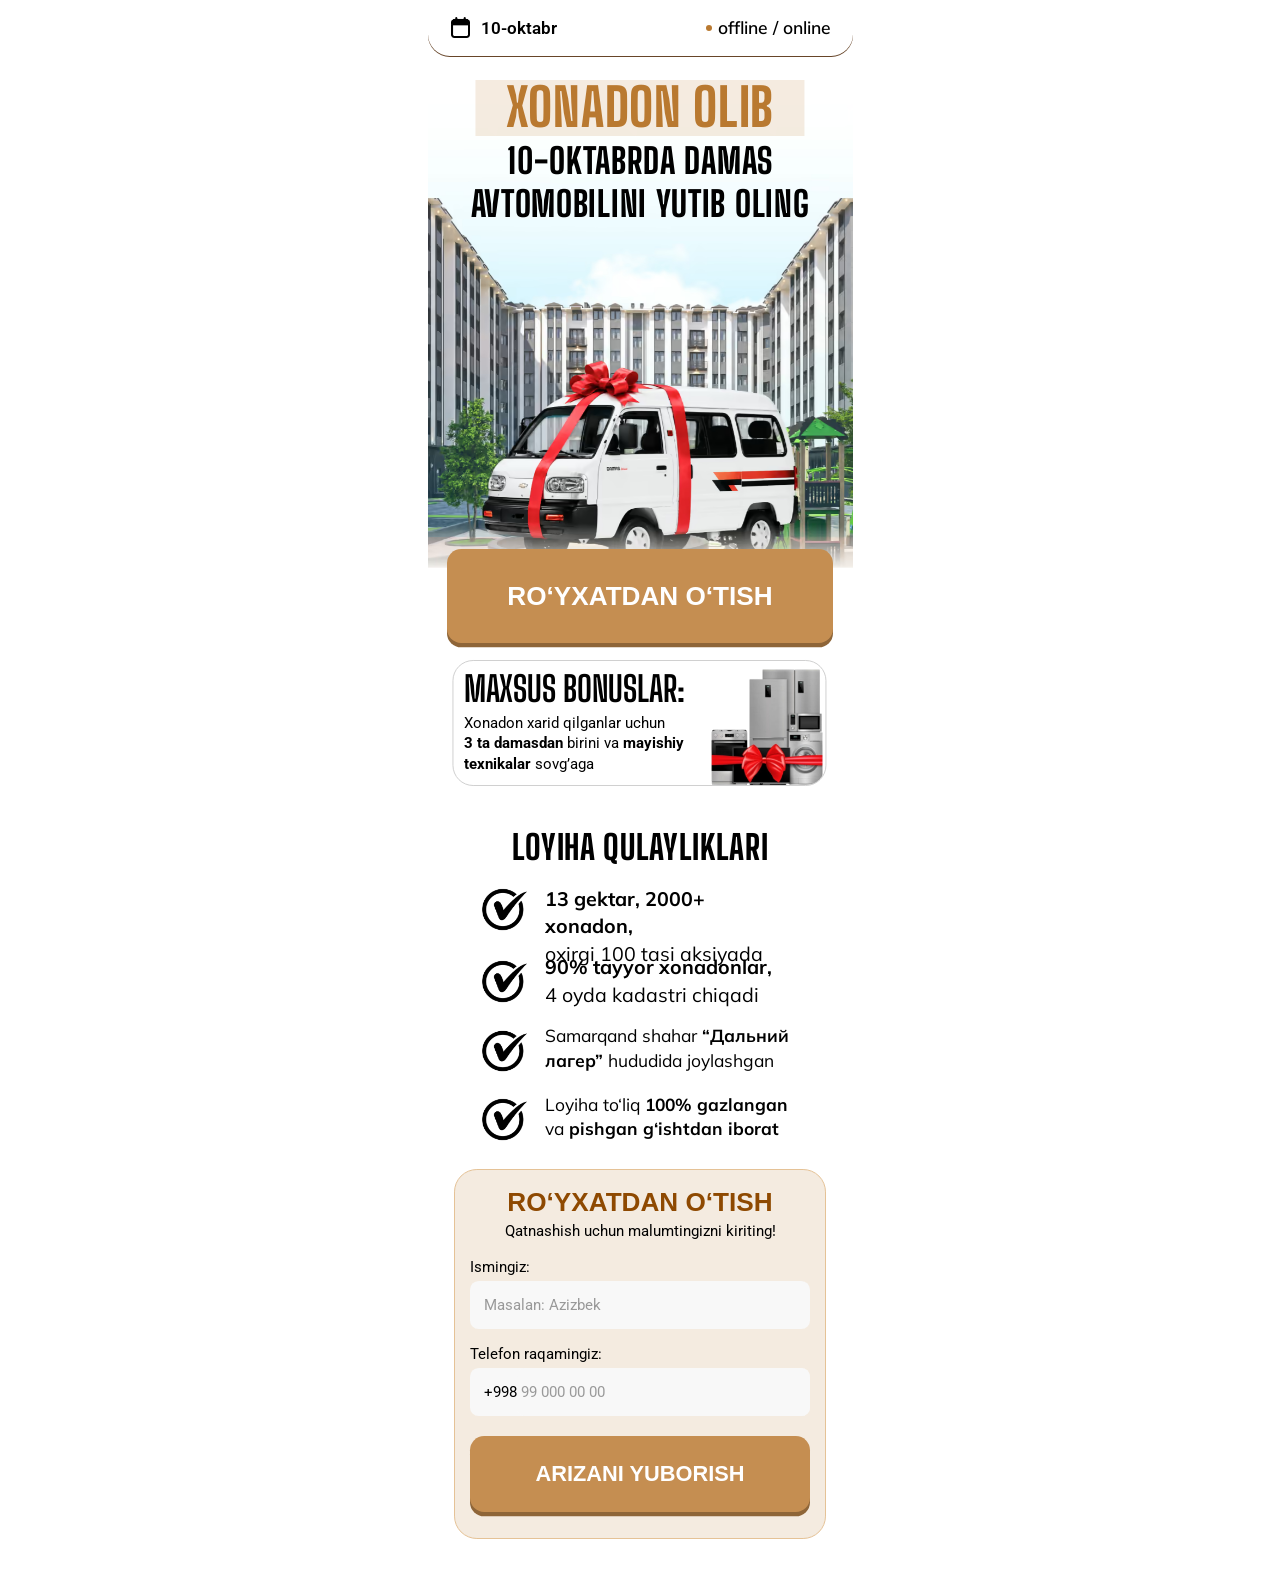
==== commit f543c263: "Consolidate A font weights and isolate hero painting" ====
--- a/a/index.html
+++ b/a/index.html
@@ -1,5 +1,5 @@
 <!doctype html>
-<html lang="uz"><head><meta charset="utf-8"><meta name="viewport" content="width=device-width,initial-scale=1"><meta name="theme-color" content="#fff"><meta name="description" content="10-oktabr, offline / online. Samarqand shahar Дальний лагер hududidagi xonadonlar taqdimotida qatnashing."><title>Xonadon olib, Damas avtomobilini yutib oling</title><link rel="preload" href="./fonts/display.woff2" as="font" type="font/woff2" crossorigin><style>@font-face{font-family:Launch;src:url( "./fonts/display.woff2" ) format( "woff2" );font-weight:800;font-display:swap}*{box-sizing:border-box}html{background:#fff}body{margin:0;color:#000;font-family:Roboto,Arial,sans-serif}button,a,input{-webkit-tap-highlight-color:transparent}button{font:inherit;cursor:pointer}button:focus-visible,a:focus-visible{outline:3px solid #2196f3;outline-offset:4px}img{display:block}h1,h2,p{margin:0}strong{font-weight:700}.page{--u:calc(min(100vw,425px) / 390);width:100%;max-width:425px;margin:auto;overflow:hidden;background:#fff;padding-bottom:calc(27 * var(--u))}.hero{position:relative;isolation:isolate}.hero::after{content:"";position:absolute;left:0;right:0;bottom:0;z-index:-1;background-repeat:no-repeat;background-size:100% 100%}.event{position:relative;z-index:2;display:flex;align-items:center;justify-content:space-between;font-size:calc(16 * var(--u));white-space:nowrap}.event-date{display:flex;align-items:center;gap:calc(7 * var(--u))}.event-date img{width:calc(20 * var(--u));height:calc(21 * var(--u));object-fit:contain}.event-mode{display:flex;align-items:center;gap:calc(6 * var(--u))}.event-mode::before{content:"";width:calc(6 * var(--u));height:calc(6 * var(--u));border-radius:50%;background:var(--accent)}h1{position:relative;text-transform:uppercase;text-align:center;font-family:Launch,Impact, "Arial Narrow" ,sans-serif;font-weight:800}.headline-accent{color:var(--accent)}.cta{position:relative;display:flex;align-items:center;justify-content:center;border:0;text-align:center;text-transform:uppercase;font-family:HelveticaNeue,Arial,sans-serif;font-size:calc(24 * var(--u));font-weight:700;line-height:1;transition:filter .15s;z-index:3}.cta:hover{filter:brightness(1.035)}.cta:active{transform:translateY(2px)}@font-face{font-family:Roboto;src:url( "./fonts/roboto-400.woff2" ) format( "woff2" );font-weight:400;font-display:swap}@font-face{font-family:Roboto;src:url( "./fonts/roboto-600.woff2" ) format( "woff2" );font-weight:600;font-display:swap}@font-face{font-family:Roboto;src:url( "./fonts/roboto-700.woff2" ) format( "woff2" );font-weight:700;font-display:swap}@font-face{font-family:Mulish;src:url( "./fonts/mulish-600.woff2" ) format( "woff2" );font-weight:600;font-display:swap}@font-face{font-family:Launch;src:url( "./fonts/big-700.woff2" ) format( "woff2" );font-weight:700;font-display:swap}.theme-a{--accent:#b97930}.theme-a .hero{height:calc(504 * var(--u))}.theme-a .hero::after{top:0;height:calc(537 * var(--u));bottom:auto}.theme-a .event{height:calc(51 * var(--u));padding:0 calc(20 * var(--u)) 0 calc(22 * var(--u));border-radius:0 0 calc(20 * var(--u)) calc(20 * var(--u));box-shadow:0 1px #674529;background:#fff}.theme-a .event-date{font:600 calc(16 * var(--u)) / normal Roboto,Arial,sans-serif;gap:calc(10 * var(--u))}.theme-a .event-date img{width:calc(17 * var(--u));height:calc(19 * var(--u))}.event-mode{font:600 calc(16 * var(--u)) / calc(14 * var(--u)) Mulish,Arial,sans-serif;gap:calc(5 * var(--u))}.theme-a h1{position:absolute;top:calc(69 * var(--u));left:calc(11 * var(--u));width:calc(368 * var(--u));font-size:calc(32 * var(--u));line-height:1.24;letter-spacing:calc(.64 * var(--u))}.theme-a .headline-accent{position:relative;display:block;font-size:calc(48 * var(--u));line-height:1.24;isolation:isolate}.theme-a .headline-accent::before{content:"";position:absolute;z-index:-1;width:calc(302 * var(--u));height:calc(52 * var(--u));left:50%;top:calc(4 * var(--u));transform:translateX(-50%);background:#b9793026}.theme-a h1>span:last-child{display:block;transform:translateY(calc(-1 * var(--u)))}.theme-a .cta{width:calc(354 * var(--u));height:calc(86 * var(--u));margin:0 auto;border-radius:calc(13 * var(--u));background:#c58e51;color:#fff;box-shadow:0 calc(4 * var(--u)) #8e6538}.bonus{position:relative;width:calc(343 * var(--u));height:calc(115 * var(--u));margin:calc(16 * var(--u)) auto 0;transform:translateX(calc(-.5 * var(--u)));border:1px solid #d0d0d0;border-radius:calc(19 * var(--u));overflow:hidden;background:#fff}.bonus-copy{position:relative;z-index:1;padding:calc(8 * var(--u)) calc(10 * var(--u))}.bonus h2{font:700 calc(32 * var(--u)) / 1.1 Launch,Impact,sans-serif;text-transform:uppercase;letter-spacing:0}.bonus p{font:400 calc(14 * var(--u)) / 1.35 Roboto,Arial,sans-serif;margin-top:calc(4 * var(--u));width:calc(222 * var(--u))}.bonus-image{position:absolute;right:calc(-1 * var(--u));top:calc(-1 * var(--u));width:calc(119 * var(--u));height:calc(115 * var(--u));object-fit:cover}</style><link rel="stylesheet" href="./css/main.css" media="print" onload="this.media='all'"><noscript><link rel="stylesheet" href="./css/main.css"></noscript></head><body><main class="page theme-a">
+<html lang="uz"><head><meta charset="utf-8"><meta name="viewport" content="width=device-width,initial-scale=1"><meta name="theme-color" content="#fff"><meta name="description" content="10-oktabr, offline / online. Samarqand shahar Дальний лагер hududidagi xonadonlar taqdimotida qatnashing."><title>Xonadon olib, Damas avtomobilini yutib oling</title><link rel="stylesheet" href="./css/main.css" fetchpriority="high" media="print" onload="this.media='all'"><link rel="preload" href="./fonts/display.woff2" as="font" type="font/woff2" crossorigin><style>@font-face{font-family:Launch;src:url( "./fonts/display.woff2" ) format( "woff2" );font-weight:800;font-display:swap}*{box-sizing:border-box}html{background:#fff}body{margin:0;color:#000;font-family:Roboto,Arial,sans-serif}button,a,input{-webkit-tap-highlight-color:transparent}button{font:inherit;cursor:pointer}button:focus-visible,a:focus-visible{outline:3px solid #2196f3;outline-offset:4px}img{display:block}h1,h2,p{margin:0}strong{font-weight:700}.page{--u:calc(min(100vw,425px) / 390);width:100%;max-width:425px;margin:auto;overflow:hidden;background:#fff;padding-bottom:calc(27 * var(--u))}.hero{position:relative;isolation:isolate}.hero::after{content:"";position:absolute;left:0;right:0;bottom:0;z-index:-1;background-repeat:no-repeat;background-size:100% 100%}.event{position:relative;z-index:2;display:flex;align-items:center;justify-content:space-between;font-size:calc(16 * var(--u));white-space:nowrap}.event-date{display:flex;align-items:center;gap:calc(7 * var(--u))}.event-date img{width:calc(20 * var(--u));height:calc(21 * var(--u));object-fit:contain}.event-mode{display:flex;align-items:center;gap:calc(6 * var(--u))}.event-mode::before{content:"";width:calc(6 * var(--u));height:calc(6 * var(--u));border-radius:50%;background:var(--accent)}h1{position:relative;text-transform:uppercase;text-align:center;font-family:Launch,Impact, "Arial Narrow" ,sans-serif;font-weight:800}.headline-accent{color:var(--accent)}.cta{position:relative;display:flex;align-items:center;justify-content:center;border:0;text-align:center;text-transform:uppercase;font-family:HelveticaNeue,Arial,sans-serif;font-size:calc(24 * var(--u));font-weight:700;line-height:1;transition:filter .15s;z-index:3}.cta:hover{filter:brightness(1.035)}.cta:active{transform:translateY(2px)}@font-face{font-family:Roboto;src:url( "./fonts/roboto-range.woff2" ) format( "woff2" );font-weight:400 700;font-display:swap}@font-face{font-family:Mulish;src:url( "./fonts/mulish-range.woff2" ) format( "woff2" );font-weight:400 700;font-display:swap}@font-face{font-family:Launch;src:url( "./fonts/big-700.woff2" ) format( "woff2" );font-weight:700;font-display:swap}.theme-a{--accent:#b97930}.theme-a .hero{height:calc(504 * var(--u))}.theme-a .hero::after{will-change:transform;top:0;height:calc(537 * var(--u));bottom:auto}.theme-a .event{height:calc(51 * var(--u));padding:0 calc(20 * var(--u)) 0 calc(22 * var(--u));border-radius:0 0 calc(20 * var(--u)) calc(20 * var(--u));box-shadow:0 1px #674529;background:#fff}.theme-a .event-date{font:600 calc(16 * var(--u)) / normal Roboto,Arial,sans-serif;gap:calc(10 * var(--u))}.theme-a .event-date img{width:calc(17 * var(--u));height:calc(19 * var(--u))}.event-mode{font:600 calc(16 * var(--u)) / calc(14 * var(--u)) Mulish,Arial,sans-serif;gap:calc(5 * var(--u))}.theme-a h1{position:absolute;top:calc(69 * var(--u));left:calc(11 * var(--u));width:calc(368 * var(--u));font-size:calc(32 * var(--u));line-height:1.24;letter-spacing:calc(.64 * var(--u))}.theme-a .headline-accent{position:relative;display:block;font-size:calc(48 * var(--u));line-height:1.24;isolation:isolate}.theme-a .headline-accent::before{content:"";position:absolute;z-index:-1;width:calc(302 * var(--u));height:calc(52 * var(--u));left:50%;top:calc(4 * var(--u));transform:translateX(-50%);background:#b9793026}.theme-a h1>span:last-child{display:block;transform:translateY(calc(-1 * var(--u)))}.theme-a .cta{width:calc(354 * var(--u));height:calc(86 * var(--u));margin:0 auto;border-radius:calc(13 * var(--u));background:#c58e51;color:#fff;box-shadow:0 calc(4 * var(--u)) #8e6538}.bonus{position:relative;width:calc(343 * var(--u));height:calc(115 * var(--u));margin:calc(16 * var(--u)) auto 0;transform:translateX(calc(-.5 * var(--u)));border:1px solid #d0d0d0;border-radius:calc(19 * var(--u));overflow:hidden;background:#fff}.bonus-copy{position:relative;z-index:1;padding:calc(8 * var(--u)) calc(10 * var(--u))}.bonus h2{font:700 calc(32 * var(--u)) / 1.1 Launch,Impact,sans-serif;text-transform:uppercase;letter-spacing:0}.bonus p{font:400 calc(14 * var(--u)) / 1.35 Roboto,Arial,sans-serif;margin-top:calc(4 * var(--u));width:calc(222 * var(--u))}.bonus-image{position:absolute;right:calc(-1 * var(--u));top:calc(-1 * var(--u));width:calc(119 * var(--u));height:calc(115 * var(--u));object-fit:cover}</style><noscript><link rel="stylesheet" href="./css/main.css"></noscript></head><body><main class="page theme-a">
   <section class="hero" aria-labelledby="headline">
     <header class="event"><span class="event-date"><img src="./assets/calendar-a.avif" width="20" height="21" loading="lazy" decoding="async" alt="">10-oktabr</span><span class="event-mode">offline / online</span></header>
     <h1 id="headline"><span class="headline-accent">Xonadon olib</span><span>10-oktabrda Damas<br>avtomobilini yutib oling</span></h1>
--- a/a/css/main.css
+++ b/a/css/main.css
@@ -1 +1 @@
-@font-face{font-family:Launch;src:url( "../fonts/display.woff2" ) format( "woff2" );font-weight:800;font-display:swap}*{box-sizing:border-box}html{background:#fff}body{margin:0;color:#000;font-family:Roboto,Arial,sans-serif}button,a,input{-webkit-tap-highlight-color:transparent}button{font:inherit;cursor:pointer}button:focus-visible,a:focus-visible{outline:3px solid #2196f3;outline-offset:4px}img{display:block}h1,h2,p{margin:0}strong{font-weight:700}.page{--u:calc(min(100vw,425px) / 390);width:100%;max-width:425px;margin:auto;overflow:hidden;background:#fff;padding-bottom:calc(27 * var(--u))}.hero{position:relative;isolation:isolate}.hero::after{content:"";position:absolute;left:0;right:0;bottom:0;z-index:-1;background-repeat:no-repeat;background-size:100% 100%}.event{position:relative;z-index:2;display:flex;align-items:center;justify-content:space-between;font-size:calc(16 * var(--u));white-space:nowrap}.event-date{display:flex;align-items:center;gap:calc(7 * var(--u))}.event-date img{width:calc(20 * var(--u));height:calc(21 * var(--u));object-fit:contain}.event-mode{display:flex;align-items:center;gap:calc(6 * var(--u))}.event-mode::before{content:"";width:calc(6 * var(--u));height:calc(6 * var(--u));border-radius:50%;background:var(--accent)}h1{position:relative;text-transform:uppercase;text-align:center;font-family:Launch,Impact, "Arial Narrow" ,sans-serif;font-weight:800}.headline-accent{color:var(--accent)}.cta{position:relative;display:flex;align-items:center;justify-content:center;border:0;text-align:center;text-transform:uppercase;font-family:HelveticaNeue,Arial,sans-serif;font-size:calc(24 * var(--u));font-weight:700;line-height:1;transition:filter .15s;z-index:3}.cta:hover{filter:brightness(1.035)}.cta:active{transform:translateY(2px)}@font-face{font-family:Roboto;src:url( "../fonts/roboto-400.woff2" ) format( "woff2" );font-weight:400;font-display:swap}@font-face{font-family:Roboto;src:url( "../fonts/roboto-600.woff2" ) format( "woff2" );font-weight:600;font-display:swap}@font-face{font-family:Roboto;src:url( "../fonts/roboto-700.woff2" ) format( "woff2" );font-weight:700;font-display:swap}@font-face{font-family:Mulish;src:url( "../fonts/mulish-600.woff2" ) format( "woff2" );font-weight:600;font-display:swap}@font-face{font-family:Launch;src:url( "../fonts/big-700.woff2" ) format( "woff2" );font-weight:700;font-display:swap}.theme-a{--accent:#b97930}.theme-a .hero{height:calc(504 * var(--u))}.theme-a .hero::after{top:0;height:calc(537 * var(--u));bottom:auto}.theme-a .event{height:calc(51 * var(--u));padding:0 calc(20 * var(--u)) 0 calc(22 * var(--u));border-radius:0 0 calc(20 * var(--u)) calc(20 * var(--u));box-shadow:0 1px #674529;background:#fff}.theme-a .event-date{font:600 calc(16 * var(--u)) / normal Roboto,Arial,sans-serif;gap:calc(10 * var(--u))}.theme-a .event-date img{width:calc(17 * var(--u));height:calc(19 * var(--u))}.event-mode{font:600 calc(16 * var(--u)) / calc(14 * var(--u)) Mulish,Arial,sans-serif;gap:calc(5 * var(--u))}.theme-a h1{position:absolute;top:calc(69 * var(--u));left:calc(11 * var(--u));width:calc(368 * var(--u));font-size:calc(32 * var(--u));line-height:1.24;letter-spacing:calc(.64 * var(--u))}.theme-a .headline-accent{position:relative;display:block;font-size:calc(48 * var(--u));line-height:1.24;isolation:isolate}.theme-a .headline-accent::before{content:"";position:absolute;z-index:-1;width:calc(302 * var(--u));height:calc(52 * var(--u));left:50%;top:calc(4 * var(--u));transform:translateX(-50%);background:#b9793026}.theme-a h1>span:last-child{display:block;transform:translateY(calc(-1 * var(--u)))}.theme-a .cta{width:calc(354 * var(--u));height:calc(86 * var(--u));margin:0 auto;border-radius:calc(13 * var(--u));background:#c58e51;color:#fff;box-shadow:0 calc(4 * var(--u)) #8e6538}.bonus{position:relative;width:calc(343 * var(--u));height:calc(115 * var(--u));margin:calc(16 * var(--u)) auto 0;transform:translateX(calc(-.5 * var(--u)));border:1px solid #d0d0d0;border-radius:calc(19 * var(--u));overflow:hidden;background:#fff}.bonus-copy{position:relative;z-index:1;padding:calc(8 * var(--u)) calc(10 * var(--u))}.bonus h2{font:700 calc(32 * var(--u)) / 1.1 Launch,Impact,sans-serif;text-transform:uppercase;letter-spacing:0}.bonus p{font:400 calc(14 * var(--u)) / 1.35 Roboto,Arial,sans-serif;margin-top:calc(4 * var(--u));width:calc(222 * var(--u))}.bonus-image{position:absolute;right:calc(-1 * var(--u));top:calc(-1 * var(--u));width:calc(119 * var(--u));height:calc(115 * var(--u));object-fit:cover}@font-face{font-family:Mulish;src:url( "../fonts/mulish-400.woff2" ) format( "woff2" );font-weight:400;font-display:swap}@font-face{font-family:Mulish;src:url( "../fonts/mulish-700.woff2" ) format( "woff2" );font-weight:700;font-display:swap}.theme-a .hero::after{background-image:url( "../assets/hero-a.avif" )}.section-title{font-family:Launch,Impact,sans-serif;font-size:calc(31 * var(--u));line-height:1.2;letter-spacing:calc(.62 * var(--u));font-weight:800;text-transform:uppercase;text-align:center}.theme-a .benefits{margin-top:calc(38 * var(--u))}.benefit-list{padding:0;margin:calc(15.8 * var(--u)) calc(50 * var(--u)) 0 calc(49 * var(--u));list-style:none;display:grid;gap:0}.benefit-list li{position:relative;display:flex;align-items:flex-start;gap:calc(16 * var(--u));height:calc(63 * var(--u))}.benefit-list img{width:calc(43 * var(--u));height:calc(43 * var(--u));flex-shrink:0;margin-top:calc(1 * var(--u))}.benefit-list li:nth-child(n+2) img{margin-top:calc(4 * var(--u))}.benefit-list p{font:400 calc(18 * var(--u)) / 1.4 Mulish,Arial,sans-serif;width:calc(232 * var(--u));flex-shrink:0}.benefit-list li:nth-child(2){height:calc(64 * var(--u))}.benefit-list li:last-child{height:calc(50.4 * var(--u))}.benefit-list li:nth-child(3) p,.benefit-list .gas-benefit p{font-size:calc(16 * var(--u))}.registration{width:calc(342 * var(--u));margin:calc(20.63125 * var(--u)) auto 0;padding:calc(17 * var(--u)) calc(14 * var(--u)) calc(24 * var(--u));border:1px solid #e5c296;border-radius:calc(21 * var(--u));background:#f4ebe0;scroll-margin-top:16px;color:#000}.registration h2{font:700 calc(24 * var(--u)) / 1 HelveticaNeue,Arial,sans-serif;text-align:center;text-transform:uppercase;color:#8e4901}.registration-intro{font:400 calc(14 * var(--u)) / 1.35 Roboto,Arial,sans-serif;text-align:center;margin:calc(6 * var(--u)) auto 0;width:calc(255 * var(--u));white-space:nowrap}.registration form{margin-top:calc(14.1 * var(--u))}.form-row+.form-row{margin-top:calc(14 * var(--u))}.registration label{display:block;font:400 calc(14 * var(--u)) / 1.4 Roboto,Arial,sans-serif;margin-bottom:calc(2.4 * var(--u))}.registration input{display:block;box-sizing:border-box;width:100%;height:calc(44 * var(--u));min-width:0;border:0;border-radius:calc(8 * var(--u));padding:0 calc(13 * var(--u));background:#f8f8f8;color:#000;font:400 calc(14 * var(--u)) / 1.4 Roboto,Arial,sans-serif}.registration input::placeholder{color:#999;opacity:1}.registration input:focus-visible{outline:2px solid var(--accent);outline-offset:2px}.phone-field{display:flex;align-items:center;background:#f8f8f8;border:0;border-radius:calc(8 * var(--u));padding-left:calc(13 * var(--u));font:400 calc(14 * var(--u)) / 1.4 Roboto,Arial,sans-serif;color:#000}.phone-field input{border:0;border-radius:inherit;padding-left:calc(3.5 * var(--u));height:calc(44 * var(--u))}.phone-field:focus-within{outline:2px solid var(--accent);outline-offset:2px}.phone-field input:focus-visible{outline:0}.registration input[aria-invalid=true],.phone-field:has([aria-invalid=true]){outline:1px solid #ce2525}.registration-submit{position:relative;isolation:isolate;display:flex;align-items:center;justify-content:center;gap:calc(13 * var(--u));width:100%;height:calc(70 * var(--u));margin-top:calc(18 * var(--u));border:0;border-radius:calc(13 * var(--u));background:#c58e51;color:#fff;box-shadow:0 calc(4 * var(--u)) #8e6538;font:700 calc(20 * var(--u)) / 1 HelveticaNeue,Arial,sans-serif;text-transform:uppercase}.registration-submit:disabled{opacity:.65;cursor:wait}.required-mark,.submit-arrow{display:none}.form-error,.form-status{font-size:calc(13 * var(--u));line-height:1.4;margin-top:8px;overflow-wrap:anywhere}.form-error{color:#b81717}.form-status{color:inherit}.registration [hidden]{display:none!important}@font-face{font-family:"ThanksBebas";src:url( "../fonts/thanks-bebas.woff2" );font-weight:400;font-display:swap}body.thankyou-page{margin:0;background:#ebe8e3;color:#000;font:400 17px / 1.5 Arial,system-ui,sans-serif}.thankyou-page *{box-sizing:border-box}.thankyou-page [hidden]{display:none!important}.ty-main{min-height:100vh;padding:180px 20px 30px}.ty-container{width:100%;max-width:631px;margin:0 auto;text-align:center}.ty-title{margin:0 auto 25px;max-width:622px;font:400 96px / 1 "ThanksBebas" ,Impact,sans-serif;text-transform:uppercase}.ty-copy{margin:0 auto 58px;max-width:522px;font:400 clamp(17px,5vw,29px) / 1.5 Arial,system-ui,sans-serif}.ty-copy span{color:#f00}.ty-action{width:100%;max-width:585px;margin:auto}.ty-arrow{display:block;margin:0 auto 46px;width:16px;height:119px}.ty-button{display:flex;align-items:center;justify-content:center;width:100%;min-height:141px;padding:39px 10px 38px;margin:0 0 42px;border:0;border-radius:30px;background:#039be5;color:#fff;box-shadow:0 5px #006393;text-decoration:none;text-transform:uppercase;font:400 64px / 1 "ThanksBebas" ,Impact,sans-serif}@media(max-width:500px){.ty-main{padding:30% 10px 24px}.ty-title{font-size:40px;margin-bottom:5px}.ty-arrow{width:auto;height:69px;margin-bottom:24px}.ty-button{min-height:75px;max-width:345px;margin:0 auto 25px;padding:23px 10px 20px;font-size:32px}}.ty-feedback{width:100%;max-width:585px;margin:0 auto;font:400 15px / 1.5 Arial,system-ui,sans-serif;text-align:center}.ty-feedback p{margin:12px 0 0}.thankyou-page #status{color:#9e2222}.thankyou-page #retry-submit{font:600 15px / 1.5 Arial,system-ui,sans-serif;border:1px solid #006393;border-radius:12px;background:#fff;color:#006393;padding:12px 20px;margin-top:12px;cursor:pointer}.thankyou-page #back-to-webinar{display:inline-block;color:#006393;margin-top:16px}.ty-button:focus-visible,.thankyou-page #retry-submit:focus-visible,.thankyou-page #back-to-webinar:focus-visible{outline:3px solid #006393;outline-offset:6px}.ty-button[href]:hover{background:#008dd1}.ty-button[aria-disabled=true]{cursor:default}@media(max-width:500px){.ty-feedback{max-width:345px;font-size:13px}}+@font-face{font-family:Launch;src:url( "../fonts/display.woff2" ) format( "woff2" );font-weight:800;font-display:swap}*{box-sizing:border-box}html{background:#fff}body{margin:0;color:#000;font-family:Roboto,Arial,sans-serif}button,a,input{-webkit-tap-highlight-color:transparent}button{font:inherit;cursor:pointer}button:focus-visible,a:focus-visible{outline:3px solid #2196f3;outline-offset:4px}img{display:block}h1,h2,p{margin:0}strong{font-weight:700}.page{--u:calc(min(100vw,425px) / 390);width:100%;max-width:425px;margin:auto;overflow:hidden;background:#fff;padding-bottom:calc(27 * var(--u))}.hero{position:relative;isolation:isolate}.hero::after{content:"";position:absolute;left:0;right:0;bottom:0;z-index:-1;background-repeat:no-repeat;background-size:100% 100%}.event{position:relative;z-index:2;display:flex;align-items:center;justify-content:space-between;font-size:calc(16 * var(--u));white-space:nowrap}.event-date{display:flex;align-items:center;gap:calc(7 * var(--u))}.event-date img{width:calc(20 * var(--u));height:calc(21 * var(--u));object-fit:contain}.event-mode{display:flex;align-items:center;gap:calc(6 * var(--u))}.event-mode::before{content:"";width:calc(6 * var(--u));height:calc(6 * var(--u));border-radius:50%;background:var(--accent)}h1{position:relative;text-transform:uppercase;text-align:center;font-family:Launch,Impact, "Arial Narrow" ,sans-serif;font-weight:800}.headline-accent{color:var(--accent)}.cta{position:relative;display:flex;align-items:center;justify-content:center;border:0;text-align:center;text-transform:uppercase;font-family:HelveticaNeue,Arial,sans-serif;font-size:calc(24 * var(--u));font-weight:700;line-height:1;transition:filter .15s;z-index:3}.cta:hover{filter:brightness(1.035)}.cta:active{transform:translateY(2px)}@font-face{font-family:Roboto;src:url( "../fonts/roboto-range.woff2" ) format( "woff2" );font-weight:400 700;font-display:swap}@font-face{font-family:Mulish;src:url( "../fonts/mulish-range.woff2" ) format( "woff2" );font-weight:400 700;font-display:swap}@font-face{font-family:Launch;src:url( "../fonts/big-700.woff2" ) format( "woff2" );font-weight:700;font-display:swap}.theme-a{--accent:#b97930}.theme-a .hero{height:calc(504 * var(--u))}.theme-a .hero::after{will-change:transform;top:0;height:calc(537 * var(--u));bottom:auto}.theme-a .event{height:calc(51 * var(--u));padding:0 calc(20 * var(--u)) 0 calc(22 * var(--u));border-radius:0 0 calc(20 * var(--u)) calc(20 * var(--u));box-shadow:0 1px #674529;background:#fff}.theme-a .event-date{font:600 calc(16 * var(--u)) / normal Roboto,Arial,sans-serif;gap:calc(10 * var(--u))}.theme-a .event-date img{width:calc(17 * var(--u));height:calc(19 * var(--u))}.event-mode{font:600 calc(16 * var(--u)) / calc(14 * var(--u)) Mulish,Arial,sans-serif;gap:calc(5 * var(--u))}.theme-a h1{position:absolute;top:calc(69 * var(--u));left:calc(11 * var(--u));width:calc(368 * var(--u));font-size:calc(32 * var(--u));line-height:1.24;letter-spacing:calc(.64 * var(--u))}.theme-a .headline-accent{position:relative;display:block;font-size:calc(48 * var(--u));line-height:1.24;isolation:isolate}.theme-a .headline-accent::before{content:"";position:absolute;z-index:-1;width:calc(302 * var(--u));height:calc(52 * var(--u));left:50%;top:calc(4 * var(--u));transform:translateX(-50%);background:#b9793026}.theme-a h1>span:last-child{display:block;transform:translateY(calc(-1 * var(--u)))}.theme-a .cta{width:calc(354 * var(--u));height:calc(86 * var(--u));margin:0 auto;border-radius:calc(13 * var(--u));background:#c58e51;color:#fff;box-shadow:0 calc(4 * var(--u)) #8e6538}.bonus{position:relative;width:calc(343 * var(--u));height:calc(115 * var(--u));margin:calc(16 * var(--u)) auto 0;transform:translateX(calc(-.5 * var(--u)));border:1px solid #d0d0d0;border-radius:calc(19 * var(--u));overflow:hidden;background:#fff}.bonus-copy{position:relative;z-index:1;padding:calc(8 * var(--u)) calc(10 * var(--u))}.bonus h2{font:700 calc(32 * var(--u)) / 1.1 Launch,Impact,sans-serif;text-transform:uppercase;letter-spacing:0}.bonus p{font:400 calc(14 * var(--u)) / 1.35 Roboto,Arial,sans-serif;margin-top:calc(4 * var(--u));width:calc(222 * var(--u))}.bonus-image{position:absolute;right:calc(-1 * var(--u));top:calc(-1 * var(--u));width:calc(119 * var(--u));height:calc(115 * var(--u));object-fit:cover}.theme-a .hero::after{background-image:url( "../assets/hero-a.avif" )}.section-title{font-family:Launch,Impact,sans-serif;font-size:calc(31 * var(--u));line-height:1.2;letter-spacing:calc(.62 * var(--u));font-weight:800;text-transform:uppercase;text-align:center}.theme-a .benefits{margin-top:calc(38 * var(--u))}.benefit-list{padding:0;margin:calc(15.8 * var(--u)) calc(50 * var(--u)) 0 calc(49 * var(--u));list-style:none;display:grid;gap:0}.benefit-list li{position:relative;display:flex;align-items:flex-start;gap:calc(16 * var(--u));height:calc(63 * var(--u))}.benefit-list img{width:calc(43 * var(--u));height:calc(43 * var(--u));flex-shrink:0;margin-top:calc(1 * var(--u))}.benefit-list li:nth-child(n+2) img{margin-top:calc(4 * var(--u))}.benefit-list p{font:400 calc(18 * var(--u)) / 1.4 Mulish,Arial,sans-serif;width:calc(232 * var(--u));flex-shrink:0}.benefit-list li:nth-child(2){height:calc(64 * var(--u))}.benefit-list li:last-child{height:calc(50.4 * var(--u))}.benefit-list li:nth-child(3) p,.benefit-list .gas-benefit p{font-size:calc(16 * var(--u))}.registration{width:calc(342 * var(--u));margin:calc(20.63125 * var(--u)) auto 0;padding:calc(17 * var(--u)) calc(14 * var(--u)) calc(24 * var(--u));border:1px solid #e5c296;border-radius:calc(21 * var(--u));background:#f4ebe0;scroll-margin-top:16px;color:#000}.registration h2{font:700 calc(24 * var(--u)) / 1 HelveticaNeue,Arial,sans-serif;text-align:center;text-transform:uppercase;color:#8e4901}.registration-intro{font:400 calc(14 * var(--u)) / 1.35 Roboto,Arial,sans-serif;text-align:center;margin:calc(6 * var(--u)) auto 0;width:calc(255 * var(--u));white-space:nowrap}.registration form{margin-top:calc(14.1 * var(--u))}.form-row+.form-row{margin-top:calc(14 * var(--u))}.registration label{display:block;font:400 calc(14 * var(--u)) / 1.4 Roboto,Arial,sans-serif;margin-bottom:calc(2.4 * var(--u))}.registration input{display:block;box-sizing:border-box;width:100%;height:calc(44 * var(--u));min-width:0;border:0;border-radius:calc(8 * var(--u));padding:0 calc(13 * var(--u));background:#f8f8f8;color:#000;font:400 calc(14 * var(--u)) / 1.4 Roboto,Arial,sans-serif}.registration input::placeholder{color:#999;opacity:1}.registration input:focus-visible{outline:2px solid var(--accent);outline-offset:2px}.phone-field{display:flex;align-items:center;background:#f8f8f8;border:0;border-radius:calc(8 * var(--u));padding-left:calc(13 * var(--u));font:400 calc(14 * var(--u)) / 1.4 Roboto,Arial,sans-serif;color:#000}.phone-field input{border:0;border-radius:inherit;padding-left:calc(3.5 * var(--u));height:calc(44 * var(--u))}.phone-field:focus-within{outline:2px solid var(--accent);outline-offset:2px}.phone-field input:focus-visible{outline:0}.registration input[aria-invalid=true],.phone-field:has([aria-invalid=true]){outline:1px solid #ce2525}.registration-submit{position:relative;isolation:isolate;display:flex;align-items:center;justify-content:center;gap:calc(13 * var(--u));width:100%;height:calc(70 * var(--u));margin-top:calc(18 * var(--u));border:0;border-radius:calc(13 * var(--u));background:#c58e51;color:#fff;box-shadow:0 calc(4 * var(--u)) #8e6538;font:700 calc(20 * var(--u)) / 1 HelveticaNeue,Arial,sans-serif;text-transform:uppercase}.registration-submit:disabled{opacity:.65;cursor:wait}.required-mark,.submit-arrow{display:none}.form-error,.form-status{font-size:calc(13 * var(--u));line-height:1.4;margin-top:8px;overflow-wrap:anywhere}.form-error{color:#b81717}.form-status{color:inherit}.registration [hidden]{display:none!important}@font-face{font-family:"ThanksBebas";src:url( "../fonts/thanks-bebas.woff2" );font-weight:400;font-display:swap}body.thankyou-page{margin:0;background:#ebe8e3;color:#000;font:400 17px / 1.5 Arial,system-ui,sans-serif}.thankyou-page *{box-sizing:border-box}.thankyou-page [hidden]{display:none!important}.ty-main{min-height:100vh;padding:180px 20px 30px}.ty-container{width:100%;max-width:631px;margin:0 auto;text-align:center}.ty-title{margin:0 auto 25px;max-width:622px;font:400 96px / 1 "ThanksBebas" ,Impact,sans-serif;text-transform:uppercase}.ty-copy{margin:0 auto 58px;max-width:522px;font:400 clamp(17px,5vw,29px) / 1.5 Arial,system-ui,sans-serif}.ty-copy span{color:#f00}.ty-action{width:100%;max-width:585px;margin:auto}.ty-arrow{display:block;margin:0 auto 46px;width:16px;height:119px}.ty-button{display:flex;align-items:center;justify-content:center;width:100%;min-height:141px;padding:39px 10px 38px;margin:0 0 42px;border:0;border-radius:30px;background:#039be5;color:#fff;box-shadow:0 5px #006393;text-decoration:none;text-transform:uppercase;font:400 64px / 1 "ThanksBebas" ,Impact,sans-serif}@media(max-width:500px){.ty-main{padding:30% 10px 24px}.ty-title{font-size:40px;margin-bottom:5px}.ty-arrow{width:auto;height:69px;margin-bottom:24px}.ty-button{min-height:75px;max-width:345px;margin:0 auto 25px;padding:23px 10px 20px;font-size:32px}}.ty-feedback{width:100%;max-width:585px;margin:0 auto;font:400 15px / 1.5 Arial,system-ui,sans-serif;text-align:center}.ty-feedback p{margin:12px 0 0}.thankyou-page #status{color:#9e2222}.thankyou-page #retry-submit{font:600 15px / 1.5 Arial,system-ui,sans-serif;border:1px solid #006393;border-radius:12px;background:#fff;color:#006393;padding:12px 20px;margin-top:12px;cursor:pointer}.thankyou-page #back-to-webinar{display:inline-block;color:#006393;margin-top:16px}.ty-button:focus-visible,.thankyou-page #retry-submit:focus-visible,.thankyou-page #back-to-webinar:focus-visible{outline:3px solid #006393;outline-offset:6px}.ty-button[href]:hover{background:#008dd1}.ty-button[aria-disabled=true]{cursor:default}@media(max-width:500px){.ty-feedback{max-width:345px;font-size:13px}}
--- a/a/css/main.css
+++ b/a/css/main.css
@@ -1 +1 @@
-@font-face{font-family:Launch;src:url( "../fonts/display.woff2" ) format( "woff2" );font-weight:800;font-display:swap}*{box-sizing:border-box}html{background:#fff}body{margin:0;color:#000;font-family:Roboto,Arial,sans-serif}button,a,input{-webkit-tap-highlight-color:transparent}button{font:inherit;cursor:pointer}button:focus-visible,a:focus-visible{outline:3px solid #2196f3;outline-offset:4px}img{display:block}h1,h2,p{margin:0}strong{font-weight:700}.page{--u:calc(min(100vw,425px) / 390);width:100%;max-width:425px;margin:auto;overflow:hidden;background:#fff;padding-bottom:calc(27 * var(--u))}.hero{position:relative;isolation:isolate}.hero::after{content:"";position:absolute;left:0;right:0;bottom:0;z-index:-1;background-repeat:no-repeat;background-size:100% 100%}.event{position:relative;z-index:2;display:flex;align-items:center;justify-content:space-between;font-size:calc(16 * var(--u));white-space:nowrap}.event-date{display:flex;align-items:center;gap:calc(7 * var(--u))}.event-date img{width:calc(20 * var(--u));height:calc(21 * var(--u));object-fit:contain}.event-mode{display:flex;align-items:center;gap:calc(6 * var(--u))}.event-mode::before{content:"";width:calc(6 * var(--u));height:calc(6 * var(--u));border-radius:50%;background:var(--accent)}h1{position:relative;text-transform:uppercase;text-align:center;font-family:Launch,Impact, "Arial Narrow" ,sans-serif;font-weight:800}.headline-accent{color:var(--accent)}.cta{position:relative;display:flex;align-items:center;justify-content:center;border:0;text-align:center;text-transform:uppercase;font-family:HelveticaNeue,Arial,sans-serif;font-size:calc(24 * var(--u));font-weight:700;line-height:1;transition:filter .15s;z-index:3}.cta:hover{filter:brightness(1.035)}.cta:active{transform:translateY(2px)}@font-face{font-family:Roboto;src:url( "../fonts/roboto-400.woff2" ) format( "woff2" );font-weight:400;font-display:swap}@font-face{font-family:Roboto;src:url( "../fonts/roboto-600.woff2" ) format( "woff2" );font-weight:600;font-display:swap}@font-face{font-family:Roboto;src:url( "../fonts/roboto-700.woff2" ) format( "woff2" );font-weight:700;font-display:swap}@font-face{font-family:Mulish;src:url( "../fonts/mulish-600.woff2" ) format( "woff2" );font-weight:600;font-display:swap}@font-face{font-family:Launch;src:url( "../fonts/big-700.woff2" ) format( "woff2" );font-weight:700;font-display:swap}.theme-a{--accent:#b97930}.theme-a .hero{height:calc(504 * var(--u))}.theme-a .hero::after{top:0;height:calc(537 * var(--u));bottom:auto}.theme-a .event{height:calc(51 * var(--u));padding:0 calc(20 * var(--u)) 0 calc(22 * var(--u));border-radius:0 0 calc(20 * var(--u)) calc(20 * var(--u));box-shadow:0 1px #674529;background:#fff}.theme-a .event-date{font:600 calc(16 * var(--u)) / normal Roboto,Arial,sans-serif;gap:calc(10 * var(--u))}.theme-a .event-date img{width:calc(17 * var(--u));height:calc(19 * var(--u))}.event-mode{font:600 calc(16 * var(--u)) / calc(14 * var(--u)) Mulish,Arial,sans-serif;gap:calc(5 * var(--u))}.theme-a h1{position:absolute;top:calc(69 * var(--u));left:calc(11 * var(--u));width:calc(368 * var(--u));font-size:calc(32 * var(--u));line-height:1.24;letter-spacing:calc(.64 * var(--u))}.theme-a .headline-accent{position:relative;display:block;font-size:calc(48 * var(--u));line-height:1.24;isolation:isolate}.theme-a .headline-accent::before{content:"";position:absolute;z-index:-1;width:calc(302 * var(--u));height:calc(52 * var(--u));left:50%;top:calc(4 * var(--u));transform:translateX(-50%);background:#b9793026}.theme-a h1>span:last-child{display:block;transform:translateY(calc(-1 * var(--u)))}.theme-a .cta{width:calc(354 * var(--u));height:calc(86 * var(--u));margin:0 auto;border-radius:calc(13 * var(--u));background:#c58e51;color:#fff;box-shadow:0 calc(4 * var(--u)) #8e6538}.bonus{position:relative;width:calc(343 * var(--u));height:calc(115 * var(--u));margin:calc(16 * var(--u)) auto 0;transform:translateX(calc(-.5 * var(--u)));border:1px solid #d0d0d0;border-radius:calc(19 * var(--u));overflow:hidden;background:#fff}.bonus-copy{position:relative;z-index:1;padding:calc(8 * var(--u)) calc(10 * var(--u))}.bonus h2{font:700 calc(32 * var(--u)) / 1.1 Launch,Impact,sans-serif;text-transform:uppercase;letter-spacing:0}.bonus p{font:400 calc(14 * var(--u)) / 1.35 Roboto,Arial,sans-serif;margin-top:calc(4 * var(--u));width:calc(222 * var(--u))}.bonus-image{position:absolute;right:calc(-1 * var(--u));top:calc(-1 * var(--u));width:calc(119 * var(--u));height:calc(115 * var(--u));object-fit:cover}@font-face{font-family:Mulish;src:url( "../fonts/mulish-400.woff2" ) format( "woff2" );font-weight:400;font-display:swap}@font-face{font-family:Mulish;src:url( "../fonts/mulish-700.woff2" ) format( "woff2" );font-weight:700;font-display:swap}.theme-a .hero::after{background-image:url( "../assets/hero-a.avif" )}.section-title{font-family:Launch,Impact,sans-serif;font-size:calc(31 * var(--u));line-height:1.2;letter-spacing:calc(.62 * var(--u));font-weight:800;text-transform:uppercase;text-align:center}.theme-a .benefits{margin-top:calc(38 * var(--u))}.benefit-list{padding:0;margin:calc(15.8 * var(--u)) calc(50 * var(--u)) 0 calc(49 * var(--u));list-style:none;display:grid;gap:0}.benefit-list li{position:relative;display:flex;align-items:flex-start;gap:calc(16 * var(--u));height:calc(63 * var(--u))}.benefit-list img{width:calc(43 * var(--u));height:calc(43 * var(--u));flex-shrink:0;margin-top:calc(1 * var(--u))}.benefit-list li:nth-child(n+2) img{margin-top:calc(4 * var(--u))}.benefit-list p{font:400 calc(18 * var(--u)) / 1.4 Mulish,Arial,sans-serif;width:calc(232 * var(--u));flex-shrink:0}.benefit-list li:nth-child(2){height:calc(64 * var(--u))}.benefit-list li:last-child{height:calc(50.4 * var(--u))}.benefit-list li:nth-child(3) p,.benefit-list .gas-benefit p{font-size:calc(16 * var(--u))}.registration{width:calc(342 * var(--u));margin:calc(20.63125 * var(--u)) auto 0;padding:calc(17 * var(--u)) calc(14 * var(--u)) calc(24 * var(--u));border:1px solid #e5c296;border-radius:calc(21 * var(--u));background:#f4ebe0;scroll-margin-top:16px;color:#000}.registration h2{font:700 calc(24 * var(--u)) / 1 HelveticaNeue,Arial,sans-serif;text-align:center;text-transform:uppercase;color:#8e4901}.registration-intro{font:400 calc(14 * var(--u)) / 1.35 Roboto,Arial,sans-serif;text-align:center;margin:calc(6 * var(--u)) auto 0;width:calc(255 * var(--u));white-space:nowrap}.registration form{margin-top:calc(14.1 * var(--u))}.form-row+.form-row{margin-top:calc(14 * var(--u))}.registration label{display:block;font:400 calc(14 * var(--u)) / 1.4 Roboto,Arial,sans-serif;margin-bottom:calc(2.4 * var(--u))}.registration input{display:block;box-sizing:border-box;width:100%;height:calc(44 * var(--u));min-width:0;border:0;border-radius:calc(8 * var(--u));padding:0 calc(13 * var(--u));background:#f8f8f8;color:#000;font:400 calc(14 * var(--u)) / 1.4 Roboto,Arial,sans-serif}.registration input::placeholder{color:#999;opacity:1}.registration input:focus-visible{outline:2px solid var(--accent);outline-offset:2px}.phone-field{display:flex;align-items:center;background:#f8f8f8;border:0;border-radius:calc(8 * var(--u));padding-left:calc(13 * var(--u));font:400 calc(14 * var(--u)) / 1.4 Roboto,Arial,sans-serif;color:#000}.phone-field input{border:0;border-radius:inherit;padding-left:calc(3.5 * var(--u));height:calc(44 * var(--u))}.phone-field:focus-within{outline:2px solid var(--accent);outline-offset:2px}.phone-field input:focus-visible{outline:0}.registration input[aria-invalid=true],.phone-field:has([aria-invalid=true]){outline:1px solid #ce2525}.registration-submit{position:relative;isolation:isolate;display:flex;align-items:center;justify-content:center;gap:calc(13 * var(--u));width:100%;height:calc(70 * var(--u));margin-top:calc(18 * var(--u));border:0;border-radius:calc(13 * var(--u));background:#c58e51;color:#fff;box-shadow:0 calc(4 * var(--u)) #8e6538;font:700 calc(20 * var(--u)) / 1 HelveticaNeue,Arial,sans-serif;text-transform:uppercase}.registration-submit:disabled{opacity:.65;cursor:wait}.required-mark,.submit-arrow{display:none}.form-error,.form-status{font-size:calc(13 * var(--u));line-height:1.4;margin-top:8px;overflow-wrap:anywhere}.form-error{color:#b81717}.form-status{color:inherit}.registration [hidden]{display:none!important}@font-face{font-family:"ThanksBebas";src:url( "../fonts/thanks-bebas.woff2" );font-weight:400;font-display:swap}body.thankyou-page{margin:0;background:#ebe8e3;color:#000;font:400 17px / 1.5 Arial,system-ui,sans-serif}.thankyou-page *{box-sizing:border-box}.thankyou-page [hidden]{display:none!important}.ty-main{min-height:100vh;padding:180px 20px 30px}.ty-container{width:100%;max-width:631px;margin:0 auto;text-align:center}.ty-title{margin:0 auto 25px;max-width:622px;font:400 96px / 1 "ThanksBebas" ,Impact,sans-serif;text-transform:uppercase}.ty-copy{margin:0 auto 58px;max-width:522px;font:400 clamp(17px,5vw,29px) / 1.5 Arial,system-ui,sans-serif}.ty-copy span{color:#f00}.ty-action{width:100%;max-width:585px;margin:auto}.ty-arrow{display:block;margin:0 auto 46px;width:16px;height:119px}.ty-button{display:flex;align-items:center;justify-content:center;width:100%;min-height:141px;padding:39px 10px 38px;margin:0 0 42px;border:0;border-radius:30px;background:#039be5;color:#fff;box-shadow:0 5px #006393;text-decoration:none;text-transform:uppercase;font:400 64px / 1 "ThanksBebas" ,Impact,sans-serif}@media(max-width:500px){.ty-main{padding:30% 10px 24px}.ty-title{font-size:40px;margin-bottom:5px}.ty-arrow{width:auto;height:69px;margin-bottom:24px}.ty-button{min-height:75px;max-width:345px;margin:0 auto 25px;padding:23px 10px 20px;font-size:32px}}.ty-feedback{width:100%;max-width:585px;margin:0 auto;font:400 15px / 1.5 Arial,system-ui,sans-serif;text-align:center}.ty-feedback p{margin:12px 0 0}.thankyou-page #status{color:#9e2222}.thankyou-page #retry-submit{font:600 15px / 1.5 Arial,system-ui,sans-serif;border:1px solid #006393;border-radius:12px;background:#fff;color:#006393;padding:12px 20px;margin-top:12px;cursor:pointer}.thankyou-page #back-to-webinar{display:inline-block;color:#006393;margin-top:16px}.ty-button:focus-visible,.thankyou-page #retry-submit:focus-visible,.thankyou-page #back-to-webinar:focus-visible{outline:3px solid #006393;outline-offset:6px}.ty-button[href]:hover{background:#008dd1}.ty-button[aria-disabled=true]{cursor:default}@media(max-width:500px){.ty-feedback{max-width:345px;font-size:13px}}+@font-face{font-family:Launch;src:url( "../fonts/display.woff2" ) format( "woff2" );font-weight:800;font-display:swap}*{box-sizing:border-box}html{background:#fff}body{margin:0;color:#000;font-family:Roboto,Arial,sans-serif}button,a,input{-webkit-tap-highlight-color:transparent}button{font:inherit;cursor:pointer}button:focus-visible,a:focus-visible{outline:3px solid #2196f3;outline-offset:4px}img{display:block}h1,h2,p{margin:0}strong{font-weight:700}.page{--u:calc(min(100vw,425px) / 390);width:100%;max-width:425px;margin:auto;overflow:hidden;background:#fff;padding-bottom:calc(27 * var(--u))}.hero{position:relative;isolation:isolate}.hero::after{content:"";position:absolute;left:0;right:0;bottom:0;z-index:-1;background-repeat:no-repeat;background-size:100% 100%}.event{position:relative;z-index:2;display:flex;align-items:center;justify-content:space-between;font-size:calc(16 * var(--u));white-space:nowrap}.event-date{display:flex;align-items:center;gap:calc(7 * var(--u))}.event-date img{width:calc(20 * var(--u));height:calc(21 * var(--u));object-fit:contain}.event-mode{display:flex;align-items:center;gap:calc(6 * var(--u))}.event-mode::before{content:"";width:calc(6 * var(--u));height:calc(6 * var(--u));border-radius:50%;background:var(--accent)}h1{position:relative;text-transform:uppercase;text-align:center;font-family:Launch,Impact, "Arial Narrow" ,sans-serif;font-weight:800}.headline-accent{color:var(--accent)}.cta{position:relative;display:flex;align-items:center;justify-content:center;border:0;text-align:center;text-transform:uppercase;font-family:HelveticaNeue,Arial,sans-serif;font-size:calc(24 * var(--u));font-weight:700;line-height:1;transition:filter .15s;z-index:3}.cta:hover{filter:brightness(1.035)}.cta:active{transform:translateY(2px)}@font-face{font-family:Roboto;src:url( "../fonts/roboto-range.woff2" ) format( "woff2" );font-weight:400 700;font-display:swap}@font-face{font-family:Mulish;src:url( "../fonts/mulish-range.woff2" ) format( "woff2" );font-weight:400 700;font-display:swap}@font-face{font-family:Launch;src:url( "../fonts/big-700.woff2" ) format( "woff2" );font-weight:700;font-display:swap}.theme-a{--accent:#b97930}.theme-a .hero{height:calc(504 * var(--u))}.theme-a .hero::after{will-change:transform;top:0;height:calc(537 * var(--u));bottom:auto}.theme-a .event{height:calc(51 * var(--u));padding:0 calc(20 * var(--u)) 0 calc(22 * var(--u));border-radius:0 0 calc(20 * var(--u)) calc(20 * var(--u));box-shadow:0 1px #674529;background:#fff}.theme-a .event-date{font:600 calc(16 * var(--u)) / normal Roboto,Arial,sans-serif;gap:calc(10 * var(--u))}.theme-a .event-date img{width:calc(17 * var(--u));height:calc(19 * var(--u))}.event-mode{font:600 calc(16 * var(--u)) / calc(14 * var(--u)) Mulish,Arial,sans-serif;gap:calc(5 * var(--u))}.theme-a h1{position:absolute;top:calc(69 * var(--u));left:calc(11 * var(--u));width:calc(368 * var(--u));font-size:calc(32 * var(--u));line-height:1.24;letter-spacing:calc(.64 * var(--u))}.theme-a .headline-accent{position:relative;display:block;font-size:calc(48 * var(--u));line-height:1.24;isolation:isolate}.theme-a .headline-accent::before{content:"";position:absolute;z-index:-1;width:calc(302 * var(--u));height:calc(52 * var(--u));left:50%;top:calc(4 * var(--u));transform:translateX(-50%);background:#b9793026}.theme-a h1>span:last-child{display:block;transform:translateY(calc(-1 * var(--u)))}.theme-a .cta{width:calc(354 * var(--u));height:calc(86 * var(--u));margin:0 auto;border-radius:calc(13 * var(--u));background:#c58e51;color:#fff;box-shadow:0 calc(4 * var(--u)) #8e6538}.bonus{position:relative;width:calc(343 * var(--u));height:calc(115 * var(--u));margin:calc(16 * var(--u)) auto 0;transform:translateX(calc(-.5 * var(--u)));border:1px solid #d0d0d0;border-radius:calc(19 * var(--u));overflow:hidden;background:#fff}.bonus-copy{position:relative;z-index:1;padding:calc(8 * var(--u)) calc(10 * var(--u))}.bonus h2{font:700 calc(32 * var(--u)) / 1.1 Launch,Impact,sans-serif;text-transform:uppercase;letter-spacing:0}.bonus p{font:400 calc(14 * var(--u)) / 1.35 Roboto,Arial,sans-serif;margin-top:calc(4 * var(--u));width:calc(222 * var(--u))}.bonus-image{position:absolute;right:calc(-1 * var(--u));top:calc(-1 * var(--u));width:calc(119 * var(--u));height:calc(115 * var(--u));object-fit:cover}.theme-a .hero::after{background-image:url( "../assets/hero-a.avif" )}.section-title{font-family:Launch,Impact,sans-serif;font-size:calc(31 * var(--u));line-height:1.2;letter-spacing:calc(.62 * var(--u));font-weight:800;text-transform:uppercase;text-align:center}.theme-a .benefits{margin-top:calc(38 * var(--u))}.benefit-list{padding:0;margin:calc(15.8 * var(--u)) calc(50 * var(--u)) 0 calc(49 * var(--u));list-style:none;display:grid;gap:0}.benefit-list li{position:relative;display:flex;align-items:flex-start;gap:calc(16 * var(--u));height:calc(63 * var(--u))}.benefit-list img{width:calc(43 * var(--u));height:calc(43 * var(--u));flex-shrink:0;margin-top:calc(1 * var(--u))}.benefit-list li:nth-child(n+2) img{margin-top:calc(4 * var(--u))}.benefit-list p{font:400 calc(18 * var(--u)) / 1.4 Mulish,Arial,sans-serif;width:calc(232 * var(--u));flex-shrink:0}.benefit-list li:nth-child(2){height:calc(64 * var(--u))}.benefit-list li:last-child{height:calc(50.4 * var(--u))}.benefit-list li:nth-child(3) p,.benefit-list .gas-benefit p{font-size:calc(16 * var(--u))}.registration{width:calc(342 * var(--u));margin:calc(20.63125 * var(--u)) auto 0;padding:calc(17 * var(--u)) calc(14 * var(--u)) calc(24 * var(--u));border:1px solid #e5c296;border-radius:calc(21 * var(--u));background:#f4ebe0;scroll-margin-top:16px;color:#000}.registration h2{font:700 calc(24 * var(--u)) / 1 HelveticaNeue,Arial,sans-serif;text-align:center;text-transform:uppercase;color:#8e4901}.registration-intro{font:400 calc(14 * var(--u)) / 1.35 Roboto,Arial,sans-serif;text-align:center;margin:calc(6 * var(--u)) auto 0;width:calc(255 * var(--u));white-space:nowrap}.registration form{margin-top:calc(14.1 * var(--u))}.form-row+.form-row{margin-top:calc(14 * var(--u))}.registration label{display:block;font:400 calc(14 * var(--u)) / 1.4 Roboto,Arial,sans-serif;margin-bottom:calc(2.4 * var(--u))}.registration input{display:block;box-sizing:border-box;width:100%;height:calc(44 * var(--u));min-width:0;border:0;border-radius:calc(8 * var(--u));padding:0 calc(13 * var(--u));background:#f8f8f8;color:#000;font:400 calc(14 * var(--u)) / 1.4 Roboto,Arial,sans-serif}.registration input::placeholder{color:#999;opacity:1}.registration input:focus-visible{outline:2px solid var(--accent);outline-offset:2px}.phone-field{display:flex;align-items:center;background:#f8f8f8;border:0;border-radius:calc(8 * var(--u));padding-left:calc(13 * var(--u));font:400 calc(14 * var(--u)) / 1.4 Roboto,Arial,sans-serif;color:#000}.phone-field input{border:0;border-radius:inherit;padding-left:calc(3.5 * var(--u));height:calc(44 * var(--u))}.phone-field:focus-within{outline:2px solid var(--accent);outline-offset:2px}.phone-field input:focus-visible{outline:0}.registration input[aria-invalid=true],.phone-field:has([aria-invalid=true]){outline:1px solid #ce2525}.registration-submit{position:relative;isolation:isolate;display:flex;align-items:center;justify-content:center;gap:calc(13 * var(--u));width:100%;height:calc(70 * var(--u));margin-top:calc(18 * var(--u));border:0;border-radius:calc(13 * var(--u));background:#c58e51;color:#fff;box-shadow:0 calc(4 * var(--u)) #8e6538;font:700 calc(20 * var(--u)) / 1 HelveticaNeue,Arial,sans-serif;text-transform:uppercase}.registration-submit:disabled{opacity:.65;cursor:wait}.required-mark,.submit-arrow{display:none}.form-error,.form-status{font-size:calc(13 * var(--u));line-height:1.4;margin-top:8px;overflow-wrap:anywhere}.form-error{color:#b81717}.form-status{color:inherit}.registration [hidden]{display:none!important}@font-face{font-family:"ThanksBebas";src:url( "../fonts/thanks-bebas.woff2" );font-weight:400;font-display:swap}body.thankyou-page{margin:0;background:#ebe8e3;color:#000;font:400 17px / 1.5 Arial,system-ui,sans-serif}.thankyou-page *{box-sizing:border-box}.thankyou-page [hidden]{display:none!important}.ty-main{min-height:100vh;padding:180px 20px 30px}.ty-container{width:100%;max-width:631px;margin:0 auto;text-align:center}.ty-title{margin:0 auto 25px;max-width:622px;font:400 96px / 1 "ThanksBebas" ,Impact,sans-serif;text-transform:uppercase}.ty-copy{margin:0 auto 58px;max-width:522px;font:400 clamp(17px,5vw,29px) / 1.5 Arial,system-ui,sans-serif}.ty-copy span{color:#f00}.ty-action{width:100%;max-width:585px;margin:auto}.ty-arrow{display:block;margin:0 auto 46px;width:16px;height:119px}.ty-button{display:flex;align-items:center;justify-content:center;width:100%;min-height:141px;padding:39px 10px 38px;margin:0 0 42px;border:0;border-radius:30px;background:#039be5;color:#fff;box-shadow:0 5px #006393;text-decoration:none;text-transform:uppercase;font:400 64px / 1 "ThanksBebas" ,Impact,sans-serif}@media(max-width:500px){.ty-main{padding:30% 10px 24px}.ty-title{font-size:40px;margin-bottom:5px}.ty-arrow{width:auto;height:69px;margin-bottom:24px}.ty-button{min-height:75px;max-width:345px;margin:0 auto 25px;padding:23px 10px 20px;font-size:32px}}.ty-feedback{width:100%;max-width:585px;margin:0 auto;font:400 15px / 1.5 Arial,system-ui,sans-serif;text-align:center}.ty-feedback p{margin:12px 0 0}.thankyou-page #status{color:#9e2222}.thankyou-page #retry-submit{font:600 15px / 1.5 Arial,system-ui,sans-serif;border:1px solid #006393;border-radius:12px;background:#fff;color:#006393;padding:12px 20px;margin-top:12px;cursor:pointer}.thankyou-page #back-to-webinar{display:inline-block;color:#006393;margin-top:16px}.ty-button:focus-visible,.thankyou-page #retry-submit:focus-visible,.thankyou-page #back-to-webinar:focus-visible{outline:3px solid #006393;outline-offset:6px}.ty-button[href]:hover{background:#008dd1}.ty-button[aria-disabled=true]{cursor:default}@media(max-width:500px){.ty-feedback{max-width:345px;font-size:13px}}
